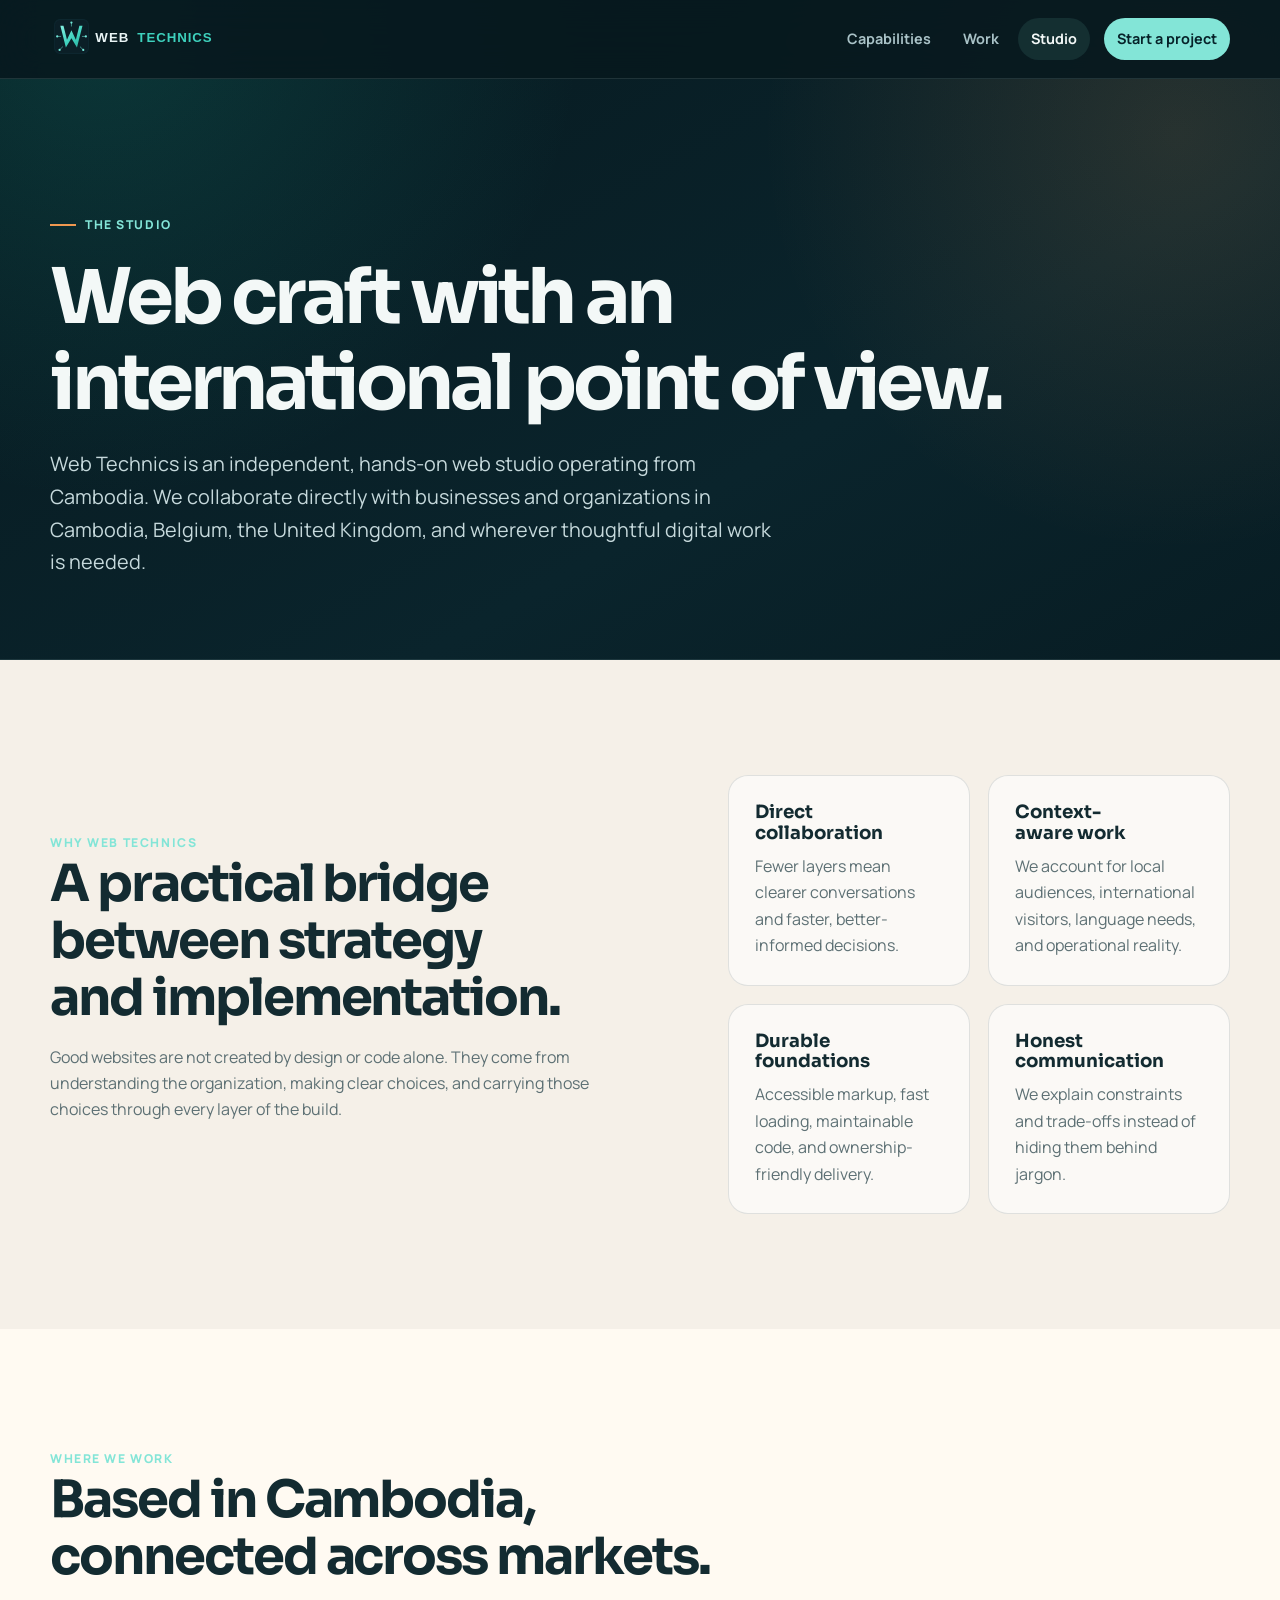
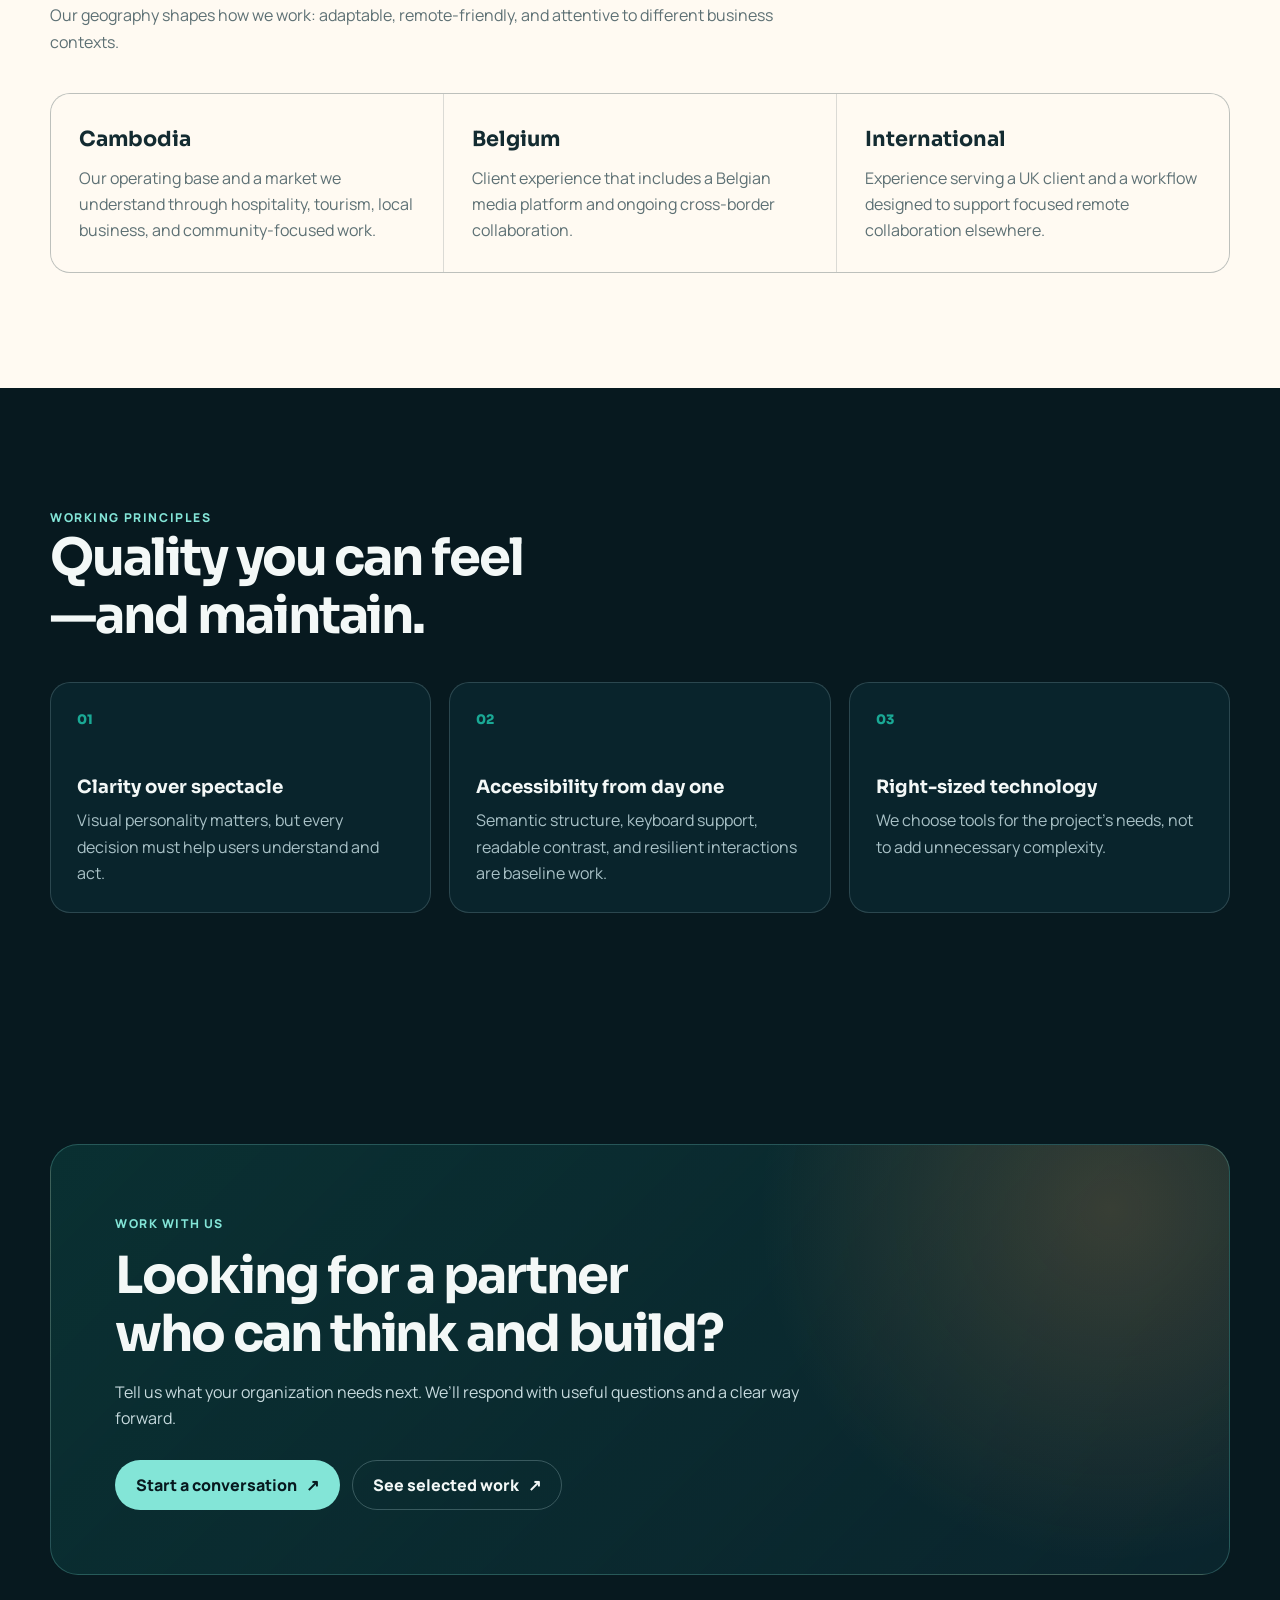
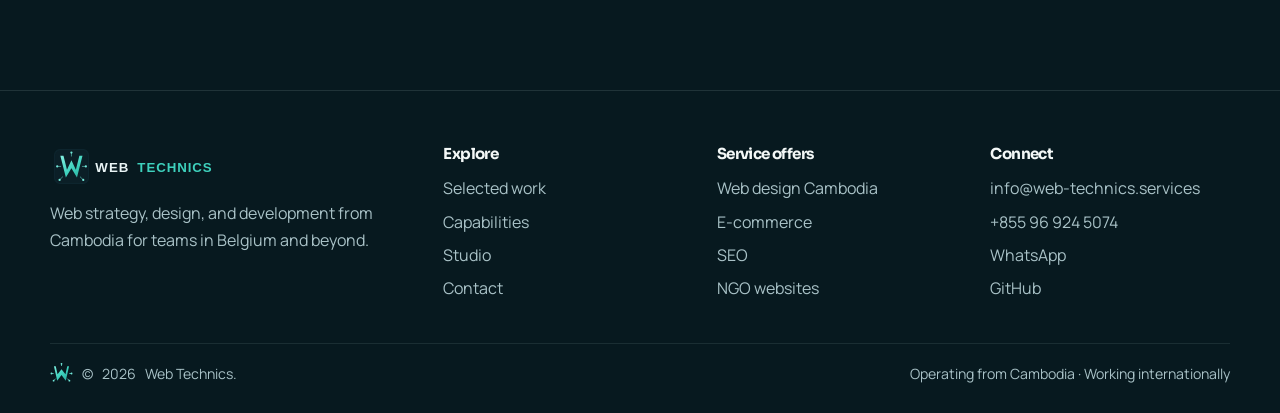
==== about.html @ 91a50d3c "Launch Web Technics company website Co-authored-by: Copilot App <223556219+Copilot@users.noreply.git" ====
<!DOCTYPE html>
<html lang="en">
<head>
  <meta charset="UTF-8"><meta name="viewport" content="width=device-width, initial-scale=1.0">
  <title>Studio | About Web Technics</title>
  <meta name="description" content="Meet Web Technics, an independent web studio operating from Cambodia and collaborating with clients in Cambodia, Belgium, the UK, and internationally.">
  <meta name="robots" content="index, follow"><link rel="canonical" href="https://web-technics.com/about.html">
  <meta property="og:type" content="website"><meta property="og:site_name" content="Web Technics"><meta property="og:title" content="Studio | About Web Technics"><meta property="og:description" content="A small, hands-on web studio combining strategy, design, and engineering."><meta property="og:url" content="https://web-technics.com/about.html"><meta property="og:image" content="https://web-technics.com/assets/branding/web-technics-social-card.svg">
  <link rel="preconnect" href="https://fonts.googleapis.com"><link rel="preconnect" href="https://fonts.gstatic.com" crossorigin><link href="https://fonts.googleapis.com/css2?family=Manrope:wght@400;500;600;700;800&family=Sora:wght@500;600;700;800&display=swap" rel="stylesheet">
  <link rel="stylesheet" href="styles.css"><link rel="icon" type="image/svg+xml" href="assets/branding/web-technics-icon-favicon.svg">
  <script type="application/ld+json">{"@context":"https://schema.org","@type":"AboutPage","name":"About Web Technics","url":"https://web-technics.com/about.html","description":"About Web Technics, an independent web studio operating from Cambodia and serving clients internationally."}</script>
</head>
<body>
  <a class="skip-link" href="#main">Skip to content</a>
  <header class="site-header"><div class="container header-inner"><a class="brand" href="index.html" aria-label="Web Technics home"><img class="brand-logo" src="assets/branding/web-technics-logo-horizontal.svg" alt="Web Technics"></a><button class="menu-toggle" type="button" aria-expanded="false" aria-controls="primary-nav">Menu</button><nav class="nav-links" id="primary-nav" aria-label="Primary"><a href="services.html">Capabilities</a><a href="portfolio.html">Work</a><a class="active" href="about.html">Studio</a><a class="nav-cta" href="contact.html">Start a project</a></nav></div></header>
  <main id="main">
    <section class="page-hero"><div class="container reveal"><span class="eyebrow">The studio</span><h1>Web craft with an international point of view.</h1><p>Web Technics is an independent, hands-on web studio operating from Cambodia. We collaborate directly with businesses and organizations in Cambodia, Belgium, the United Kingdom, and wherever thoughtful digital work is needed.</p></div></section>
    <section class="section section-light"><div class="container split"><div class="section-head reveal"><span class="kicker">Why Web Technics</span><h2>A practical bridge between strategy and implementation.</h2><p>Good websites are not created by design or code alone. They come from understanding the organization, making clear choices, and carrying those choices through every layer of the build.</p></div><div class="grid cols-2"><article class="card reveal"><h3>Direct collaboration</h3><p>Fewer layers mean clearer conversations and faster, better-informed decisions.</p></article><article class="card reveal"><h3>Context-aware work</h3><p>We account for local audiences, international visitors, language needs, and operational reality.</p></article><article class="card reveal"><h3>Durable foundations</h3><p>Accessible markup, fast loading, maintainable code, and ownership-friendly delivery.</p></article><article class="card reveal"><h3>Honest communication</h3><p>We explain constraints and trade-offs instead of hiding them behind jargon.</p></article></div></div></section>
    <section class="section section-warm"><div class="container"><div class="section-head reveal"><span class="kicker">Where we work</span><h2>Based in Cambodia, connected across markets.</h2><p>Our geography shapes how we work: adaptable, remote-friendly, and attentive to different business contexts.</p></div><div class="region-grid reveal"><article class="region"><strong>Cambodia</strong><p>Our operating base and a market we understand through hospitality, tourism, local business, and community-focused work.</p></article><article class="region"><strong>Belgium</strong><p>Client experience that includes a Belgian media platform and ongoing cross-border collaboration.</p></article><article class="region"><strong>International</strong><p>Experience serving a UK client and a workflow designed to support focused remote collaboration elsewhere.</p></article></div></div></section>
    <section class="section"><div class="container"><div class="section-head reveal"><span class="kicker">Working principles</span><h2>Quality you can feel—and maintain.</h2></div><div class="grid cols-3"><article class="card reveal"><span class="card-number">01</span><h3>Clarity over spectacle</h3><p>Visual personality matters, but every decision must help users understand and act.</p></article><article class="card reveal"><span class="card-number">02</span><h3>Accessibility from day one</h3><p>Semantic structure, keyboard support, readable contrast, and resilient interactions are baseline work.</p></article><article class="card reveal"><span class="card-number">03</span><h3>Right-sized technology</h3><p>We choose tools for the project’s needs, not to add unnecessary complexity.</p></article></div></div></section>
    <section class="section"><div class="container reveal"><div class="cta-band"><span class="kicker">Work with us</span><h2>Looking for a partner who can think and build?</h2><p>Tell us what your organization needs next. We’ll respond with useful questions and a clear way forward.</p><div class="actions"><a class="btn" href="contact.html">Start a conversation</a><a class="btn btn-secondary" href="portfolio.html">See selected work</a></div></div></div></section>
  </main>
  <footer class="site-footer"><div class="container footer-grid"><div class="footer-col footer-intro"><img class="brand-logo" src="assets/branding/web-technics-logo-horizontal.svg" alt="Web Technics"><p>Web strategy, design, and development from Cambodia for teams in Belgium and beyond.</p></div><div class="footer-col"><h2>Explore</h2><a href="portfolio.html">Selected work</a><a href="services.html">Capabilities</a><a href="about.html">Studio</a><a href="contact.html">Contact</a></div><div class="footer-col"><h2>Service offers</h2><a href="https://web-technics.services/web-design-cambodia.html">Web design Cambodia</a><a href="https://web-technics.services/ecommerce-development-cambodia.html">E-commerce</a><a href="https://web-technics.services/seo-services-cambodia.html">SEO</a><a href="https://web-technics.services/ngo-web-design-cambodia.html">NGO websites</a></div><div class="footer-col"><h2>Connect</h2><a href="contact.html" data-email-link rel="nofollow">Email Web Technics</a><a href="tel:+855969245074">+855 96 924 5074</a><a href="https://wa.me/855965345954" target="_blank" rel="noreferrer">WhatsApp</a><a href="https://github.com/web-technics" target="_blank" rel="noreferrer">GitHub</a></div></div><div class="container footer-bottom"><p class="footer-signature"><img class="footer-logo" src="assets/branding/web-technics-icon-favicon.svg" alt="">© <span data-year></span> Web Technics.</p><p>Operating from Cambodia · Working internationally</p></div></footer>
  <script src="app.js"></script>
</body>
</html>
---- styles.css ----
:root {
  --ink: #07191f;
  --ink-soft: #0c2932;
  --paper: #f5f0e8;
  --paper-2: #fffaf2;
  --teal: #1aa995;
  --teal-light: #83e5d7;
  --orange: #ef9850;
  --blue: #438cd6;
  --text: #f3f8f7;
  --muted: #a9c2c7;
  --dark-text: #132b31;
  --dark-muted: #5d7074;
  --line: rgba(181, 213, 214, 0.2);
  --radius: 20px;
  --container: min(1180px, calc(100vw - 40px));
  --shadow: 0 24px 70px rgba(2, 18, 23, 0.22);
}

* {
  box-sizing: border-box;
}

html {
  scroll-behavior: smooth;
}

body {
  margin: 0;
  color: var(--text);
  background: var(--ink);
  font-family: "Manrope", "Segoe UI", sans-serif;
  line-height: 1.65;
}

body::before {
  position: fixed;
  inset: 0;
  z-index: -1;
  content: "";
  pointer-events: none;
  background:
    radial-gradient(circle at 8% 2%, rgba(26, 169, 149, 0.2), transparent 30rem),
    radial-gradient(circle at 92% 15%, rgba(239, 152, 80, 0.13), transparent 26rem),
    linear-gradient(150deg, #07191f 0%, #0a242c 55%, #07191f 100%);
}

::selection {
  color: #062229;
  background: var(--teal-light);
}

a {
  color: inherit;
  text-decoration: none;
}

img {
  display: block;
  max-width: 100%;
}

button,
input,
select,
textarea {
  font: inherit;
}

:focus-visible {
  outline: 3px solid var(--orange);
  outline-offset: 4px;
}

.skip-link {
  position: fixed;
  top: 10px;
  left: 10px;
  z-index: 1000;
  padding: 10px 14px;
  color: var(--ink);
  background: var(--paper-2);
  border-radius: 10px;
  transform: translateY(-150%);
}

.skip-link:focus {
  transform: translateY(0);
}

.container {
  width: var(--container);
  margin-inline: auto;
}

.site-header {
  position: sticky;
  top: 0;
  z-index: 100;
  border-bottom: 1px solid rgba(181, 213, 214, 0.14);
  background: rgba(7, 25, 31, 0.9);
  backdrop-filter: blur(18px);
}

.header-inner {
  min-height: 78px;
  display: flex;
  align-items: center;
  justify-content: space-between;
  gap: 28px;
}

.brand {
  display: inline-flex;
  align-items: center;
}

.brand-logo {
  width: auto;
  height: 48px;
}

.nav-links {
  display: flex;
  align-items: center;
  gap: 6px;
}

.nav-links a {
  padding: 9px 13px;
  border-radius: 999px;
  color: var(--muted);
  font-weight: 700;
  font-size: 0.9rem;
}

.nav-links a:hover,
.nav-links a.active {
  color: var(--text);
  background: rgba(131, 229, 215, 0.1);
}

.nav-links .nav-cta {
  margin-left: 8px;
  color: #062229;
  background: var(--teal-light);
}

.nav-links .nav-cta:hover,
.nav-links .nav-cta.active {
  color: #062229;
  background: #a5eee3;
}

.menu-toggle {
  display: none;
  padding: 8px 13px;
  color: var(--text);
  background: transparent;
  border: 1px solid var(--line);
  border-radius: 999px;
  cursor: pointer;
}

.hero {
  padding: clamp(70px, 9vw, 126px) 0 72px;
}

.hero-grid,
.split {
  display: grid;
  grid-template-columns: 1.08fr 0.92fr;
  gap: clamp(36px, 7vw, 90px);
  align-items: center;
}

.eyebrow,
.kicker {
  color: var(--teal-light);
  font-size: 0.76rem;
  font-weight: 800;
  letter-spacing: 0.13em;
  text-transform: uppercase;
}

.eyebrow {
  display: inline-flex;
  align-items: center;
  gap: 9px;
}

.eyebrow::before {
  width: 26px;
  height: 2px;
  content: "";
  background: var(--orange);
}

h1,
h2,
h3 {
  margin: 0;
  font-family: "Sora", "Segoe UI", sans-serif;
  line-height: 1.12;
  text-wrap: balance;
}

h1 {
  max-width: 900px;
  margin-top: 19px;
  font-size: clamp(2.55rem, 6vw, 5.5rem);
  letter-spacing: -0.055em;
}

h2 {
  margin-bottom: 17px;
  font-size: clamp(1.9rem, 4vw, 3.5rem);
  letter-spacing: -0.04em;
}

h3 {
  font-size: 1.14rem;
}

p {
  margin: 0;
}

.lead,
.page-hero p {
  max-width: 730px;
  margin-top: 22px;
  color: #c6d9dc;
  font-size: clamp(1.05rem, 2vw, 1.24rem);
}

.accent {
  color: var(--teal-light);
}

.actions {
  display: flex;
  flex-wrap: wrap;
  gap: 12px;
  margin-top: 28px;
}

.btn {
  display: inline-flex;
  min-height: 48px;
  align-items: center;
  justify-content: center;
  gap: 9px;
  padding: 11px 20px;
  color: var(--ink);
  background: var(--teal-light);
  border: 1px solid transparent;
  border-radius: 999px;
  font-weight: 800;
  cursor: pointer;
  transition: transform 180ms ease, background 180ms ease;
}

.btn::after {
  content: "↗";
}

.btn:hover {
  background: #a6eee4;
  transform: translateY(-2px);
}

.btn-secondary {
  color: var(--text);
  background: transparent;
  border-color: rgba(181, 213, 214, 0.28);
}

.btn-secondary:hover {
  background: rgba(181, 213, 214, 0.1);
}

.hero-panel {
  position: relative;
  min-height: 470px;
  overflow: hidden;
  border: 1px solid var(--line);
  border-radius: 34px;
  background:
    linear-gradient(145deg, rgba(26, 169, 149, 0.18), transparent 60%),
    repeating-linear-gradient(90deg, transparent 0 58px, rgba(181, 213, 214, 0.055) 59px 60px),
    repeating-linear-gradient(0deg, transparent 0 58px, rgba(181, 213, 214, 0.055) 59px 60px),
    var(--ink-soft);
  box-shadow: var(--shadow);
}

.hero-panel::before {
  position: absolute;
  top: 13%;
  right: -13%;
  width: 78%;
  aspect-ratio: 1;
  content: "";
  border: 2px solid rgba(131, 229, 215, 0.42);
  border-radius: 50%;
  box-shadow: 0 0 0 38px rgba(131, 229, 215, 0.05), 0 0 0 78px rgba(239, 152, 80, 0.04);
}

.hero-panel-copy {
  position: absolute;
  right: 28px;
  bottom: 28px;
  left: 28px;
  padding: 22px;
  border: 1px solid rgba(181, 213, 214, 0.2);
  border-radius: 18px;
  background: rgba(7, 25, 31, 0.86);
  backdrop-filter: blur(12px);
}

.hero-panel-copy strong {
  display: block;
  margin-bottom: 6px;
  font-family: "Sora", sans-serif;
  font-size: 1.15rem;
}

.hero-panel-copy p {
  color: var(--muted);
}

.trust-strip {
  padding: 20px 0;
  border-block: 1px solid rgba(181, 213, 214, 0.12);
  background: rgba(4, 18, 23, 0.45);
}

.trust-list {
  display: flex;
  justify-content: space-between;
  gap: 22px;
  margin: 0;
  padding: 0;
  list-style: none;
  color: #c9dcde;
  font-weight: 700;
}

.trust-list li::before {
  margin-right: 9px;
  color: var(--orange);
  content: "◆";
  font-size: 0.65rem;
}

.section {
  padding: clamp(68px, 9vw, 118px) 0;
}

.section-light {
  color: var(--dark-text);
  background: var(--paper);
}

.section-warm {
  color: var(--dark-text);
  background: var(--paper-2);
}

.section-head {
  max-width: 760px;
  margin-bottom: 38px;
}

.section-head p,
.section-light .card p,
.section-warm .card p {
  color: var(--dark-muted);
}

.grid {
  display: grid;
  gap: 18px;
}

.cols-2 {
  grid-template-columns: repeat(2, minmax(0, 1fr));
}

.cols-3 {
  grid-template-columns: repeat(3, minmax(0, 1fr));
}

.cols-4 {
  grid-template-columns: repeat(4, minmax(0, 1fr));
}

.card {
  padding: 26px;
  border: 1px solid var(--line);
  border-radius: var(--radius);
  background: rgba(12, 41, 50, 0.72);
}

.section-light .card,
.section-warm .card {
  border-color: rgba(19, 43, 49, 0.12);
  background: rgba(255, 255, 255, 0.62);
}

.card-number {
  display: block;
  margin-bottom: 46px;
  color: var(--teal);
  font-family: "Sora", sans-serif;
  font-size: 0.82rem;
  font-weight: 800;
}

.card h3 {
  margin-bottom: 10px;
}

.card p {
  color: var(--muted);
}

.card-link {
  display: inline-block;
  margin-top: 20px;
  color: var(--teal-light);
  font-weight: 800;
}

.section-light .card-link,
.section-warm .card-link {
  color: #087e70;
}

.card-link::after {
  margin-left: 7px;
  content: "→";
}

.featured-offer {
  position: relative;
  border-color: rgba(26, 169, 149, 0.48) !important;
  box-shadow: inset 0 3px 0 var(--teal);
}

.project-grid {
  display: grid;
  grid-template-columns: repeat(2, minmax(0, 1fr));
  gap: 22px;
}

.project-card {
  overflow: hidden;
  color: var(--text);
  background: var(--ink-soft);
  border: 1px solid var(--line);
  border-radius: 24px;
}

.project-visual {
  min-height: 250px;
  display: grid;
  place-items: end start;
  padding: 24px;
  overflow: hidden;
  background:
    radial-gradient(circle at 78% 18%, rgba(239, 152, 80, 0.58), transparent 23%),
    linear-gradient(135deg, rgba(26, 169, 149, 0.7), rgba(7, 25, 31, 0.35)),
    repeating-linear-gradient(115deg, transparent 0 26px, rgba(255, 255, 255, 0.05) 27px 28px);
}

.project-card:nth-child(3n + 2) .project-visual {
  background:
    radial-gradient(circle at 20% 20%, rgba(67, 140, 214, 0.66), transparent 27%),
    linear-gradient(145deg, rgba(239, 152, 80, 0.52), rgba(7, 25, 31, 0.35)),
    repeating-linear-gradient(45deg, transparent 0 28px, rgba(255, 255, 255, 0.055) 29px 30px);
}

.project-card:nth-child(3n) .project-visual {
  background:
    radial-gradient(circle at 72% 70%, rgba(131, 229, 215, 0.42), transparent 27%),
    linear-gradient(145deg, rgba(67, 140, 214, 0.55), rgba(7, 25, 31, 0.45)),
    repeating-linear-gradient(90deg, transparent 0 38px, rgba(255, 255, 255, 0.05) 39px 40px);
}

.project-monogram {
  font-family: "Sora", sans-serif;
  font-size: clamp(2.4rem, 6vw, 4.5rem);
  font-weight: 800;
  letter-spacing: -0.06em;
}

.project-body {
  padding: 26px;
}

.project-meta {
  margin-bottom: 10px;
  color: var(--teal-light);
  font-size: 0.74rem;
  font-weight: 800;
  letter-spacing: 0.1em;
  text-transform: uppercase;
}

.project-body h2,
.project-body h3 {
  margin-bottom: 12px;
}

.project-body p {
  color: var(--muted);
}

.tags,
.chip-row {
  display: flex;
  flex-wrap: wrap;
  gap: 8px;
}

.tag,
.filter-chip {
  padding: 7px 11px;
  color: #cae1e4;
  background: transparent;
  border: 1px solid rgba(181, 213, 214, 0.22);
  border-radius: 999px;
  font-size: 0.78rem;
  font-weight: 700;
}

.tags {
  margin-top: 18px;
}

.filter-chip {
  cursor: pointer;
}

.filter-chip:hover,
.filter-chip.active {
  color: #062229;
  background: var(--teal-light);
  border-color: var(--teal-light);
}

.portfolio-controls {
  display: grid;
  grid-template-columns: 1fr minmax(240px, 330px);
  gap: 18px;
  align-items: end;
  margin-bottom: 28px;
  padding: 20px;
  background: rgba(7, 25, 31, 0.94);
  border: 1px solid var(--line);
  border-radius: var(--radius);
}

.search-wrap label {
  display: block;
  margin-bottom: 7px;
}

.portfolio-empty,
.is-hidden {
  display: none;
}

.portfolio-empty.show {
  display: block;
  padding: 26px;
  border: 1px dashed var(--line);
  border-radius: var(--radius);
  color: var(--muted);
}

.filter-groups {
  display: grid;
  gap: 14px;
}

.filter-group {
  display: grid;
  grid-template-columns: 88px 1fr;
  gap: 12px;
  align-items: center;
}

.filter-label {
  color: var(--muted);
  font-size: 0.75rem;
  font-weight: 800;
  letter-spacing: 0.09em;
  text-transform: uppercase;
}

.portfolio-summary {
  display: flex;
  align-items: center;
  justify-content: space-between;
  gap: 16px;
  margin: 0 0 20px;
  color: var(--muted);
}

.reset-button {
  padding: 5px 0;
  color: var(--teal-light);
  background: transparent;
  border: 0;
  font-weight: 800;
  cursor: pointer;
}

.project-grid.dense {
  grid-template-columns: repeat(3, minmax(0, 1fr));
}

.project-card.compact {
  display: flex;
  min-height: 100%;
  flex-direction: column;
}

.project-card.compact .project-body {
  display: flex;
  height: 100%;
  flex-direction: column;
}

.project-card.compact .actions {
  margin-top: auto;
  padding-top: 22px;
}

.project-card.compact .project-meta {
  margin-bottom: 12px;
}

.page-hero {
  padding: clamp(72px, 10vw, 130px) 0 80px;
  border-bottom: 1px solid rgba(181, 213, 214, 0.12);
}

.page-hero h1 {
  max-width: 1000px;
}

.list-clean,
.contact-list {
  display: grid;
  gap: 10px;
  margin: 18px 0 0;
  padding: 0;
  list-style: none;
}

.list-clean li {
  position: relative;
  padding-left: 20px;
  color: inherit;
}

.list-clean li::before {
  position: absolute;
  left: 0;
  color: var(--teal);
  content: "•";
}

.contact-wrap {
  display: grid;
  grid-template-columns: 0.8fr 1.2fr;
  gap: 22px;
}

.contact-list a,
.text-link {
  color: var(--teal-light);
  text-decoration: underline;
  text-decoration-thickness: 1px;
  text-underline-offset: 4px;
}

form {
  display: grid;
  gap: 15px;
}

.field-grid {
  display: grid;
  grid-template-columns: repeat(2, minmax(0, 1fr));
  gap: 14px;
}

label {
  display: grid;
  gap: 7px;
  font-weight: 700;
}

input,
select,
textarea {
  width: 100%;
  padding: 12px 14px;
  color: var(--text);
  background: rgba(4, 18, 23, 0.55);
  border: 1px solid rgba(181, 213, 214, 0.26);
  border-radius: 11px;
}

textarea {
  min-height: 160px;
  resize: vertical;
}

.form-note {
  color: var(--muted);
  font-size: 0.88rem;
}

.cta-band {
  padding: clamp(30px, 6vw, 64px);
  overflow: hidden;
  border: 1px solid rgba(131, 229, 215, 0.24);
  border-radius: 28px;
  background:
    radial-gradient(circle at 90% 15%, rgba(239, 152, 80, 0.2), transparent 22rem),
    linear-gradient(135deg, rgba(26, 169, 149, 0.16), rgba(12, 41, 50, 0.76));
}

.cta-band p {
  max-width: 720px;
  color: #c7dade;
}

.cta-band h2 {
  max-width: 840px;
  margin-top: 12px;
}

.region-grid {
  display: grid;
  grid-template-columns: repeat(3, minmax(0, 1fr));
  gap: 1px;
  overflow: hidden;
  background: rgba(19, 43, 49, 0.15);
  border: 1px solid rgba(19, 43, 49, 0.15);
  border-radius: var(--radius);
}

.region {
  padding: 28px;
  background: var(--paper-2);
}

.region strong {
  display: block;
  margin-bottom: 8px;
  font-family: "Sora", sans-serif;
  font-size: 1.3rem;
}

.region p {
  color: var(--dark-muted);
}

.site-footer {
  border-top: 1px solid rgba(181, 213, 214, 0.14);
}

.footer-grid {
  display: grid;
  grid-template-columns: 1.5fr repeat(3, 1fr);
  gap: 34px;
  padding: 54px 0 34px;
}

.footer-intro p {
  max-width: 360px;
  margin-top: 15px;
  color: var(--muted);
}

.footer-col h2,
.footer-col h3 {
  margin-bottom: 13px;
  font-size: 0.95rem;
}

.footer-col a,
.footer-col p {
  display: block;
  margin: 7px 0;
  color: var(--muted);
}

.footer-col a:hover {
  color: var(--text);
}

.footer-bottom {
  display: flex;
  align-items: center;
  justify-content: space-between;
  gap: 18px;
  padding: 18px 0 28px;
  color: var(--muted);
  border-top: 1px solid rgba(181, 213, 214, 0.11);
  font-size: 0.88rem;
}

.footer-signature {
  display: inline-flex;
  align-items: center;
  gap: 9px;
}

.footer-logo {
  width: 23px;
  height: 23px;
}

.reveal {
  opacity: 0;
  transform: translateY(18px);
  transition: opacity 650ms ease, transform 650ms ease;
}

.reveal.show {
  opacity: 1;
  transform: none;
}

.to-top {
  position: fixed;
  right: 18px;
  bottom: 18px;
  z-index: 90;
  width: 44px;
  height: 44px;
  color: var(--text);
  background: rgba(7, 25, 31, 0.94);
  border: 1px solid var(--line);
  border-radius: 50%;
  opacity: 0;
  pointer-events: none;
  cursor: pointer;
}

.to-top.show {
  opacity: 1;
  pointer-events: auto;
}

#scroll-progress {
  position: fixed;
  top: 0;
  left: 0;
  z-index: 999;
  width: 0;
  height: 3px;
  background: linear-gradient(90deg, var(--teal-light), var(--orange));
}

@media (max-width: 900px) {
  .hero-grid,
  .split,
  .contact-wrap,
  .portfolio-controls {
    grid-template-columns: 1fr;
  }

  .cols-4,
  .cols-3,
  .project-grid.dense {
    grid-template-columns: repeat(2, minmax(0, 1fr));
  }

  .trust-list {
    flex-wrap: wrap;
    justify-content: flex-start;
  }

  .footer-grid {
    grid-template-columns: repeat(2, minmax(0, 1fr));
  }
}

@media (max-width: 720px) {
  :root {
    --container: min(100% - 28px, 1180px);
  }

  .menu-toggle {
    display: inline-flex;
  }

  .nav-links {
    position: absolute;
    top: 68px;
    right: 14px;
    left: 14px;
    display: none;
    align-items: stretch;
    padding: 12px;
    background: #0a252d;
    border: 1px solid var(--line);
    border-radius: 16px;
    box-shadow: var(--shadow);
  }

  .nav-links.open {
    display: flex;
    flex-direction: column;
  }

  .nav-links .nav-cta {
    margin-left: 0;
  }

  .brand-logo {
    height: 42px;
  }

  .hero-panel {
    min-height: 360px;
  }

  .cols-2,
  .cols-3,
  .cols-4,
  .project-grid,
  .field-grid,
  .region-grid,
  .project-grid.dense,
  .footer-grid {
    grid-template-columns: 1fr;
  }

  .filter-group {
    grid-template-columns: 1fr;
    gap: 7px;
  }

  .footer-bottom {
    align-items: flex-start;
    flex-direction: column;
  }
}

@media (prefers-reduced-motion: reduce) {
  html {
    scroll-behavior: auto;
  }

  *,
  *::before,
  *::after {
    scroll-behavior: auto !important;
    transition-duration: 0.01ms !important;
    animation-duration: 0.01ms !important;
    animation-iteration-count: 1 !important;
  }

  .reveal {
    opacity: 1;
    transform: none;
  }
}
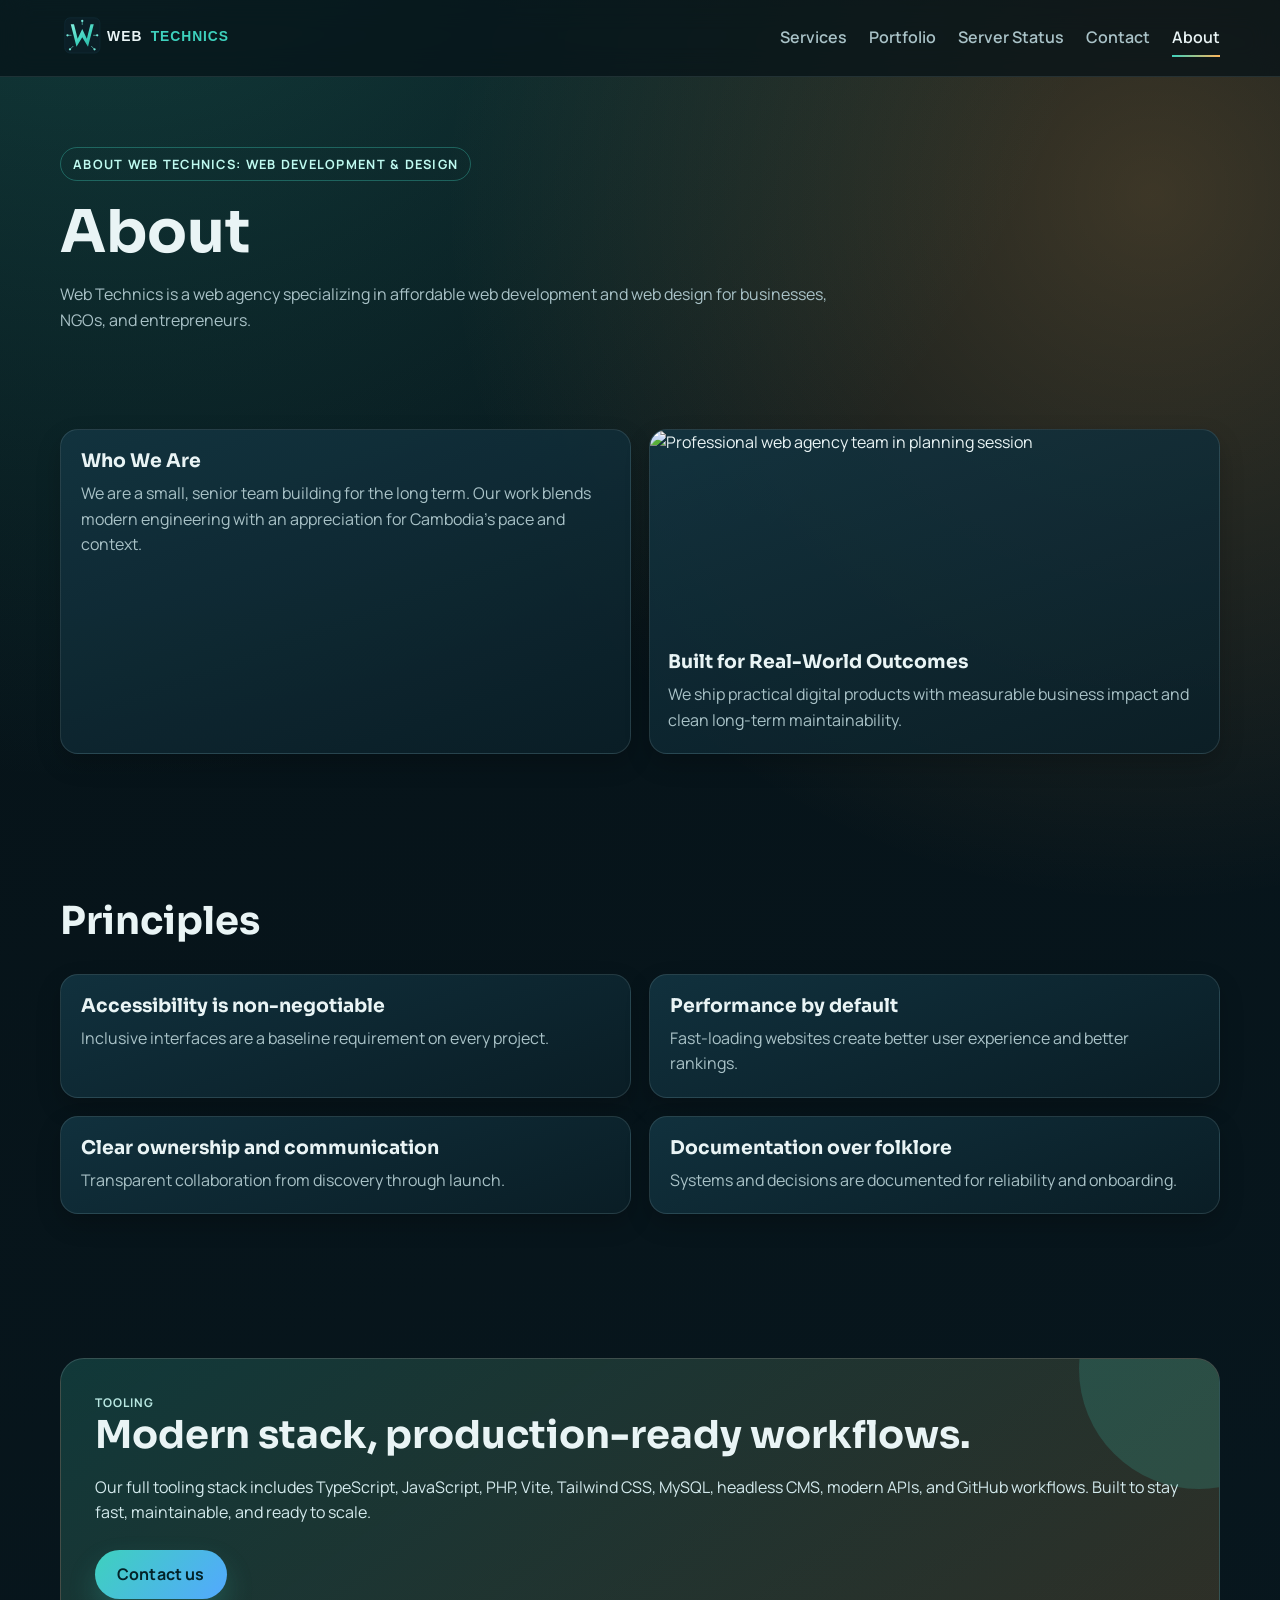
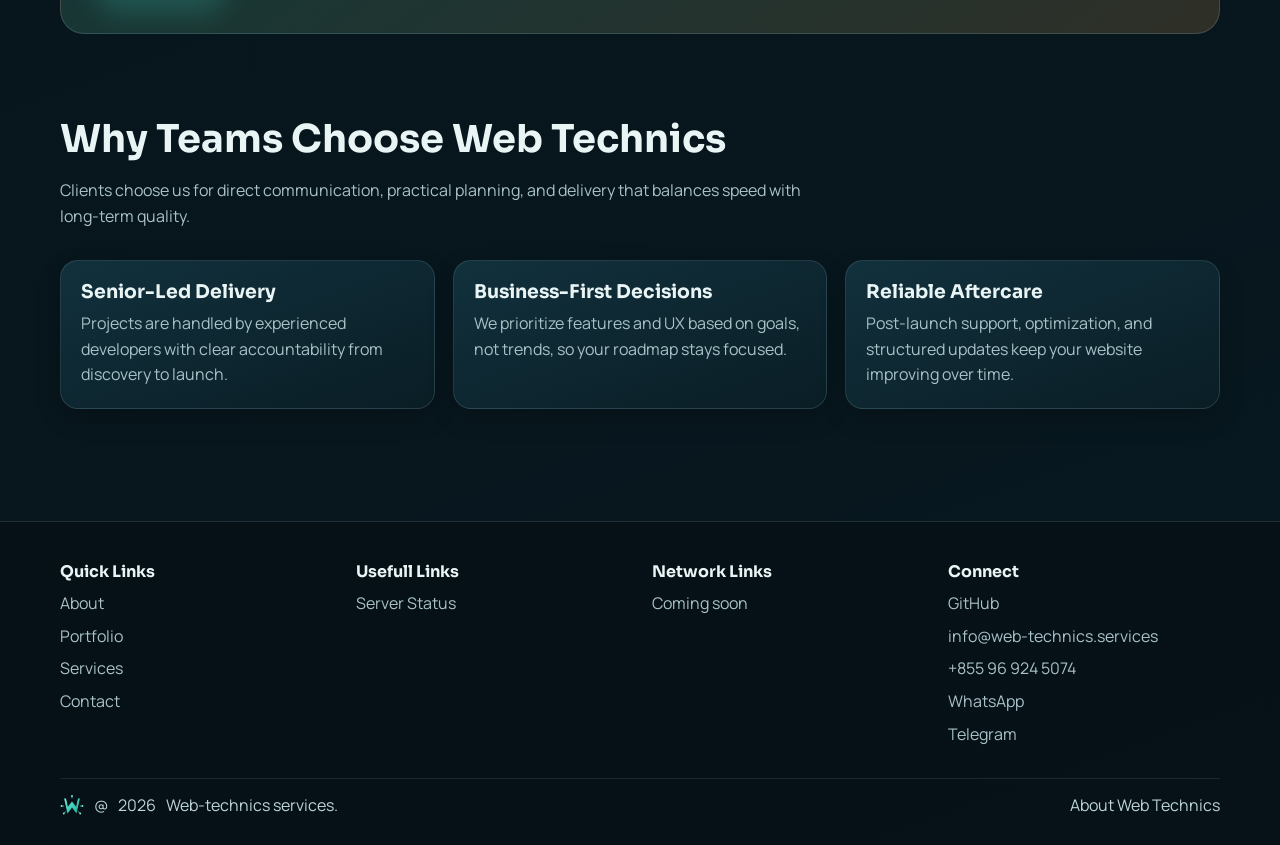
==== commit c025a478: "Refresh site design and expand portfolio Co-authored-by: Copilot <223556219+Copilot@users.noreply.gi" ====
--- a/about.html
+++ b/about.html
@@ -1,26 +1,158 @@
-<!DOCTYPE html>
+<!doctype html>
 <html lang="en">
 <head>
-  <meta charset="UTF-8"><meta name="viewport" content="width=device-width, initial-scale=1.0">
-  <title>Studio | About Web Technics</title>
-  <meta name="description" content="Meet Web Technics, an independent web studio operating from Cambodia and collaborating with clients in Cambodia, Belgium, the UK, and internationally.">
-  <meta name="robots" content="index, follow"><link rel="canonical" href="https://web-technics.com/about.html">
-  <meta property="og:type" content="website"><meta property="og:site_name" content="Web Technics"><meta property="og:title" content="Studio | About Web Technics"><meta property="og:description" content="A small, hands-on web studio combining strategy, design, and engineering."><meta property="og:url" content="https://web-technics.com/about.html"><meta property="og:image" content="https://web-technics.com/assets/branding/web-technics-social-card.svg">
-  <link rel="preconnect" href="https://fonts.googleapis.com"><link rel="preconnect" href="https://fonts.gstatic.com" crossorigin><link href="https://fonts.googleapis.com/css2?family=Manrope:wght@400;500;600;700;800&family=Sora:wght@500;600;700;800&display=swap" rel="stylesheet">
-  <link rel="stylesheet" href="styles.css"><link rel="icon" type="image/svg+xml" href="assets/branding/web-technics-icon-favicon.svg">
-  <script type="application/ld+json">{"@context":"https://schema.org","@type":"AboutPage","name":"About Web Technics","url":"https://web-technics.com/about.html","description":"About Web Technics, an independent web studio operating from Cambodia and serving clients internationally."}</script>
+  <meta charset="UTF-8">
+  <meta name="viewport" content="width=device-width, initial-scale=1.0">
+  <title>About Web Technics | Web Agency in Cambodia</title>
+  <meta name="description" content="Learn about Web Technics, our principles, tooling, and approach to high-performance web design and development in Cambodia.">
+  <meta name="keywords" content="about web technics, web agency cambodia, website developers cambodia, web design team">
+  <meta name="robots" content="index, follow">
+  <link rel="canonical" href="https://web-technics.services/about.html">
+  <meta property="og:type" content="website">
+  <meta property="og:site_name" content="Web Technics">
+  <meta property="og:title" content="About Web Technics | Web Agency in Cambodia">
+  <meta property="og:description" content="A senior web team focused on modern, maintainable, SEO-ready digital products.">
+  <meta property="og:url" content="https://web-technics.services/about.html">
+  <meta property="og:image" content="https://web-technics.services/assets/branding/web-technics-social-card.svg">
+  <meta property="og:image:alt" content="Web Technics about page social preview card">
+  <meta name="twitter:card" content="summary_large_image">
+  <meta name="twitter:title" content="About Web Technics | Web Agency in Cambodia">
+  <meta name="twitter:description" content="See our principles, stack, and approach to high-performance web delivery.">
+  <meta name="twitter:image" content="https://web-technics.services/assets/branding/web-technics-social-card.svg">
+  <meta name="twitter:image:alt" content="Web Technics about page social preview card">
+  <link rel="preconnect" href="https://fonts.googleapis.com">
+  <link rel="preconnect" href="https://fonts.gstatic.com" crossorigin>
+  <link href="https://fonts.googleapis.com/css2?family=Manrope:wght@400;500;600;700;800&family=Sora:wght@500;600;700;800&display=swap" rel="stylesheet">
+  <link rel="stylesheet" href="styles.css">
+  <link rel="icon" type="image/svg+xml" href="assets/branding/web-technics-icon-favicon.svg">
+  <script type="application/ld+json">
+    {
+      "@context": "https://schema.org",
+      "@type": "AboutPage",
+      "name": "About Web Technics",
+      "url": "https://web-technics.services/about.html",
+      "description": "About the Web Technics team, principles, and development practices."
+    }
+  </script>
 </head>
 <body>
-  <a class="skip-link" href="#main">Skip to content</a>
-  <header class="site-header"><div class="container header-inner"><a class="brand" href="index.html" aria-label="Web Technics home"><img class="brand-logo" src="assets/branding/web-technics-logo-horizontal.svg" alt="Web Technics"></a><button class="menu-toggle" type="button" aria-expanded="false" aria-controls="primary-nav">Menu</button><nav class="nav-links" id="primary-nav" aria-label="Primary"><a href="services.html">Capabilities</a><a href="portfolio.html">Work</a><a class="active" href="about.html">Studio</a><a class="nav-cta" href="contact.html">Start a project</a></nav></div></header>
-  <main id="main">
-    <section class="page-hero"><div class="container reveal"><span class="eyebrow">The studio</span><h1>Web craft with an international point of view.</h1><p>Web Technics is an independent, hands-on web studio operating from Cambodia. We collaborate directly with businesses and organizations in Cambodia, Belgium, the United Kingdom, and wherever thoughtful digital work is needed.</p></div></section>
-    <section class="section section-light"><div class="container split"><div class="section-head reveal"><span class="kicker">Why Web Technics</span><h2>A practical bridge between strategy and implementation.</h2><p>Good websites are not created by design or code alone. They come from understanding the organization, making clear choices, and carrying those choices through every layer of the build.</p></div><div class="grid cols-2"><article class="card reveal"><h3>Direct collaboration</h3><p>Fewer layers mean clearer conversations and faster, better-informed decisions.</p></article><article class="card reveal"><h3>Context-aware work</h3><p>We account for local audiences, international visitors, language needs, and operational reality.</p></article><article class="card reveal"><h3>Durable foundations</h3><p>Accessible markup, fast loading, maintainable code, and ownership-friendly delivery.</p></article><article class="card reveal"><h3>Honest communication</h3><p>We explain constraints and trade-offs instead of hiding them behind jargon.</p></article></div></div></section>
-    <section class="section section-warm"><div class="container"><div class="section-head reveal"><span class="kicker">Where we work</span><h2>Based in Cambodia, connected across markets.</h2><p>Our geography shapes how we work: adaptable, remote-friendly, and attentive to different business contexts.</p></div><div class="region-grid reveal"><article class="region"><strong>Cambodia</strong><p>Our operating base and a market we understand through hospitality, tourism, local business, and community-focused work.</p></article><article class="region"><strong>Belgium</strong><p>Client experience that includes a Belgian media platform and ongoing cross-border collaboration.</p></article><article class="region"><strong>International</strong><p>Experience serving a UK client and a workflow designed to support focused remote collaboration elsewhere.</p></article></div></div></section>
-    <section class="section"><div class="container"><div class="section-head reveal"><span class="kicker">Working principles</span><h2>Quality you can feel—and maintain.</h2></div><div class="grid cols-3"><article class="card reveal"><span class="card-number">01</span><h3>Clarity over spectacle</h3><p>Visual personality matters, but every decision must help users understand and act.</p></article><article class="card reveal"><span class="card-number">02</span><h3>Accessibility from day one</h3><p>Semantic structure, keyboard support, readable contrast, and resilient interactions are baseline work.</p></article><article class="card reveal"><span class="card-number">03</span><h3>Right-sized technology</h3><p>We choose tools for the project’s needs, not to add unnecessary complexity.</p></article></div></div></section>
-    <section class="section"><div class="container reveal"><div class="cta-band"><span class="kicker">Work with us</span><h2>Looking for a partner who can think and build?</h2><p>Tell us what your organization needs next. We’ll respond with useful questions and a clear way forward.</p><div class="actions"><a class="btn" href="contact.html">Start a conversation</a><a class="btn btn-secondary" href="portfolio.html">See selected work</a></div></div></div></section>
+  <header class="site-header">
+    <div class="container header-inner">
+      <a class="brand" href="index.html" aria-label="Web Technics home">
+        <img class="brand-logo" src="assets/branding/web-technics-logo-horizontal.svg" alt="Web Technics logo">
+      </a>
+      <button class="menu-toggle" aria-expanded="false" aria-label="Open menu">Menu</button>
+      <nav class="nav-links" aria-label="Primary">
+        <a href="services.html">Services</a>
+        <a href="portfolio.html">Portfolio</a>
+        <a href="server-status.html">Server Status</a>
+        <a href="contact.html">Contact</a>
+        <a class="active" href="about.html">About</a>
+      </nav>
+    </div>
+  </header>
+
+  <main>
+    <section class="page-hero">
+      <div class="container reveal">
+        <span class="eyebrow">About Web Technics: Web Development & Design</span>
+        <h1 style="margin-top:16px;">About</h1>
+        <p>Web Technics is a web agency specializing in affordable web development and web design for businesses, NGOs, and entrepreneurs.</p>
+      </div>
+    </section>
+
+    <section class="section">
+      <div class="container">
+        <div class="grid cols-2">
+          <article class="card reveal">
+            <h3>Who We Are</h3>
+            <p>We are a small, senior team building for the long term. Our work blends modern engineering with an appreciation for Cambodia's pace and context.</p>
+          </article>
+          <article class="card media-card reveal">
+            <img src="https://images.unsplash.com/photo-1552664730-d307ca884978?w=1200&h=400&fit=crop&q=80" alt="Professional web agency team in planning session">
+            <div class="media-body">
+              <h3>Built for Real-World Outcomes</h3>
+              <p>We ship practical digital products with measurable business impact and clean long-term maintainability.</p>
+            </div>
+          </article>
+        </div>
+      </div>
+    </section>
+
+    <section class="section">
+      <div class="container reveal">
+        <div class="section-head">
+          <h2>Principles</h2>
+        </div>
+        <div class="grid cols-2">
+          <article class="card"><h3>Accessibility is non-negotiable</h3><p>Inclusive interfaces are a baseline requirement on every project.</p></article>
+          <article class="card"><h3>Performance by default</h3><p>Fast-loading websites create better user experience and better rankings.</p></article>
+          <article class="card"><h3>Clear ownership and communication</h3><p>Transparent collaboration from discovery through launch.</p></article>
+          <article class="card"><h3>Documentation over folklore</h3><p>Systems and decisions are documented for reliability and onboarding.</p></article>
+        </div>
+      </div>
+    </section>
+
+    <section class="section">
+      <div class="container reveal">
+        <div class="cta-band">
+          <p class="kicker">Tooling</p>
+          <h2>Modern stack, production-ready workflows.</h2>
+          <p style="margin-top: 12px; color: #d4eaed;">Our full tooling stack includes TypeScript, JavaScript, PHP, Vite, Tailwind CSS, MySQL, headless CMS, modern APIs, and GitHub workflows. Built to stay fast, maintainable, and ready to scale.</p>
+          <div class="actions">
+            <a class="btn btn-primary" href="contact.html">Contact us</a>
+          </div>
+        </div>
+      </div>
+    </section>
+
+    <section class="section" style="padding-top: 10px;">
+      <div class="container reveal">
+        <div class="section-head">
+          <h2>Why Teams Choose Web Technics</h2>
+          <p>Clients choose us for direct communication, practical planning, and delivery that balances speed with long-term quality.</p>
+        </div>
+        <div class="grid cols-3">
+          <article class="card"><h3>Senior-Led Delivery</h3><p>Projects are handled by experienced developers with clear accountability from discovery to launch.</p></article>
+          <article class="card"><h3>Business-First Decisions</h3><p>We prioritize features and UX based on goals, not trends, so your roadmap stays focused.</p></article>
+          <article class="card"><h3>Reliable Aftercare</h3><p>Post-launch support, optimization, and structured updates keep your website improving over time.</p></article>
+        </div>
+      </div>
+    </section>
   </main>
-  <footer class="site-footer"><div class="container footer-grid"><div class="footer-col footer-intro"><img class="brand-logo" src="assets/branding/web-technics-logo-horizontal.svg" alt="Web Technics"><p>Web strategy, design, and development from Cambodia for teams in Belgium and beyond.</p></div><div class="footer-col"><h2>Explore</h2><a href="portfolio.html">Selected work</a><a href="services.html">Capabilities</a><a href="about.html">Studio</a><a href="contact.html">Contact</a></div><div class="footer-col"><h2>Service offers</h2><a href="https://web-technics.services/web-design-cambodia.html">Web design Cambodia</a><a href="https://web-technics.services/ecommerce-development-cambodia.html">E-commerce</a><a href="https://web-technics.services/seo-services-cambodia.html">SEO</a><a href="https://web-technics.services/ngo-web-design-cambodia.html">NGO websites</a></div><div class="footer-col"><h2>Connect</h2><a href="contact.html" data-email-link rel="nofollow">Email Web Technics</a><a href="tel:+855969245074">+855 96 924 5074</a><a href="https://wa.me/855965345954" target="_blank" rel="noreferrer">WhatsApp</a><a href="https://github.com/web-technics" target="_blank" rel="noreferrer">GitHub</a></div></div><div class="container footer-bottom"><p class="footer-signature"><img class="footer-logo" src="assets/branding/web-technics-icon-favicon.svg" alt="">© <span data-year></span> Web Technics.</p><p>Operating from Cambodia · Working internationally</p></div></footer>
+
+  <footer class="site-footer">
+    <div class="container footer-grid">
+      <div class="footer-col">
+        <h3>Quick Links</h3>
+        <a href="about.html">About</a>
+        <a href="portfolio.html">Portfolio</a>
+        <a href="services.html">Services</a>
+        <a href="contact.html">Contact</a>
+      </div>
+      <div class="footer-col">
+        <h3>Usefull Links</h3>
+        <a href="server-status.html">Server Status</a>
+      </div>
+      <div class="footer-col">
+        <h3>Network Links</h3>
+        <a href="#">Coming soon</a>
+      </div>
+      <div class="footer-col">
+        <h3>Connect</h3>
+        <a href="https://github.com/web-technics" target="_blank" rel="noreferrer">GitHub</a>
+        <a href="mailto:info@web-technics.services">info@web-technics.services</a>
+        <a href="tel:+855969245074">+855 96 924 5074</a>
+        <a href="https://wa.me/855965345954" target="_blank" rel="noreferrer">WhatsApp</a>
+        <a href="https://t.me/web_technics_services" target="_blank" rel="noreferrer">Telegram</a>
+      </div>
+    </div>
+    <div class="container footer-bottom">
+      <p class="footer-signature"><img class="footer-logo" src="assets/branding/web-technics-icon-favicon.svg" alt="Web Technics icon">@<span data-year></span> Web-technics services.</p>
+      <p>About Web Technics</p>
+    </div>
+  </footer>
+
   <script src="app.js"></script>
 </body>
 </html>
--- a/styles.css
+++ b/styles.css
@@ -1,20 +1,17 @@
 :root {
-  --ink: #07191f;
-  --ink-soft: #0c2932;
-  --paper: #f5f0e8;
-  --paper-2: #fffaf2;
-  --teal: #1aa995;
-  --teal-light: #83e5d7;
-  --orange: #ef9850;
-  --blue: #438cd6;
-  --text: #f3f8f7;
+  --bg: #061217;
+  --bg-soft: #0b1f27;
+  --card: #0f2731;
+  --card-2: #133542;
+  --text: #e9f4f5;
   --muted: #a9c2c7;
-  --dark-text: #132b31;
-  --dark-muted: #5d7074;
-  --line: rgba(181, 213, 214, 0.2);
-  --radius: 20px;
-  --container: min(1180px, calc(100vw - 40px));
-  --shadow: 0 24px 70px rgba(2, 18, 23, 0.22);
+  --line: #1e4657;
+  --brand: #3ed1bd;
+  --brand-2: #ffb55a;
+  --danger: #f06f62;
+  --radius: 18px;
+  --shadow-lg: 0 30px 60px rgba(0, 0, 0, 0.35);
+  --container: min(1160px, 92vw);
 }
 
 * {
@@ -27,27 +24,24 @@
 
 body {
   margin: 0;
+  font-family: "Manrope", "Segoe UI", sans-serif;
   color: var(--text);
-  background: var(--ink);
-  font-family: "Manrope", "Segoe UI", sans-serif;
-  line-height: 1.65;
-}
-
-body::before {
+  background:
+    radial-gradient(circle at 8% -10%, rgba(62, 209, 189, 0.25), transparent 35%),
+    radial-gradient(circle at 90% 8%, rgba(255, 181, 90, 0.22), transparent 28%),
+    linear-gradient(160deg, var(--bg) 0%, #081820 100%);
+  line-height: 1.6;
+}
+
+#scroll-progress {
   position: fixed;
-  inset: 0;
-  z-index: -1;
-  content: "";
-  pointer-events: none;
-  background:
-    radial-gradient(circle at 8% 2%, rgba(26, 169, 149, 0.2), transparent 30rem),
-    radial-gradient(circle at 92% 15%, rgba(239, 152, 80, 0.13), transparent 26rem),
-    linear-gradient(150deg, #07191f 0%, #0a242c 55%, #07191f 100%);
-}
-
-::selection {
-  color: #062229;
-  background: var(--teal-light);
+  top: 0;
+  left: 0;
+  width: 0;
+  height: 3px;
+  z-index: 999;
+  background: linear-gradient(90deg, var(--brand), var(--brand-2));
+  box-shadow: 0 0 16px rgba(62, 209, 189, 0.6);
 }
 
 a {
@@ -56,36 +50,8 @@
 }
 
 img {
+  max-width: 100%;
   display: block;
-  max-width: 100%;
-}
-
-button,
-input,
-select,
-textarea {
-  font: inherit;
-}
-
-:focus-visible {
-  outline: 3px solid var(--orange);
-  outline-offset: 4px;
-}
-
-.skip-link {
-  position: fixed;
-  top: 10px;
-  left: 10px;
-  z-index: 1000;
-  padding: 10px 14px;
-  color: var(--ink);
-  background: var(--paper-2);
-  border-radius: 10px;
-  transform: translateY(-150%);
-}
-
-.skip-link:focus {
-  transform: translateY(0);
 }
 
 .container {
@@ -97,709 +63,838 @@
   position: sticky;
   top: 0;
   z-index: 100;
-  border-bottom: 1px solid rgba(181, 213, 214, 0.14);
-  background: rgba(7, 25, 31, 0.9);
-  backdrop-filter: blur(18px);
+  backdrop-filter: blur(14px);
+  background: rgba(6, 18, 23, 0.74);
+  border-bottom: 1px solid rgba(169, 194, 199, 0.14);
 }
 
 .header-inner {
-  min-height: 78px;
+  min-height: 76px;
   display: flex;
   align-items: center;
   justify-content: space-between;
-  gap: 28px;
+  gap: 24px;
 }
 
 .brand {
   display: inline-flex;
   align-items: center;
+  gap: 0;
+  font-family: "Sora", "Segoe UI", sans-serif;
+  font-size: 1.05rem;
+  font-weight: 700;
+  letter-spacing: 0.02em;
 }
 
 .brand-logo {
+  height: 50px;
   width: auto;
-  height: 48px;
+  display: block;
 }
 
 .nav-links {
   display: flex;
+  gap: 22px;
   align-items: center;
-  gap: 6px;
 }
 
 .nav-links a {
-  padding: 9px 13px;
-  border-radius: 999px;
-  color: var(--muted);
-  font-weight: 700;
-  font-size: 0.9rem;
+  color: var(--muted);
+  font-weight: 600;
+  transition: color 0.24s ease;
 }
 
 .nav-links a:hover,
 .nav-links a.active {
   color: var(--text);
-  background: rgba(131, 229, 215, 0.1);
-}
-
-.nav-links .nav-cta {
-  margin-left: 8px;
-  color: #062229;
-  background: var(--teal-light);
-}
-
-.nav-links .nav-cta:hover,
-.nav-links .nav-cta.active {
-  color: #062229;
-  background: #a5eee3;
+}
+
+.nav-links a {
+  position: relative;
+}
+
+.nav-links a::after {
+  content: "";
+  position: absolute;
+  left: 0;
+  bottom: -6px;
+  width: 100%;
+  height: 2px;
+  transform: scaleX(0);
+  transform-origin: center;
+  transition: transform 0.22s ease;
+  background: linear-gradient(90deg, var(--brand), var(--brand-2));
+}
+
+.nav-links a:hover::after,
+.nav-links a.active::after {
+  transform: scaleX(1);
 }
 
 .menu-toggle {
   display: none;
-  padding: 8px 13px;
+  border: 1px solid rgba(169, 194, 199, 0.34);
+  border-radius: 999px;
+  padding: 7px 12px;
+  background: rgba(9, 24, 31, 0.85);
   color: var(--text);
-  background: transparent;
-  border: 1px solid var(--line);
+  font-size: 0.88rem;
+  font-weight: 700;
+  letter-spacing: 0.04em;
+  text-transform: uppercase;
+  cursor: pointer;
+}
+
+.btn {
+  display: inline-flex;
+  align-items: center;
+  justify-content: center;
+  gap: 8px;
+  border: 0;
   border-radius: 999px;
+  font-weight: 700;
+  letter-spacing: 0.01em;
+  padding: 12px 22px;
   cursor: pointer;
+  transition: transform 0.2s ease, box-shadow 0.25s ease, background 0.25s ease;
+}
+
+.btn:hover {
+  transform: translateY(-2px);
+}
+
+.btn-primary {
+  background: linear-gradient(130deg, var(--brand), #53a8ff);
+  color: #032329;
+  box-shadow: 0 14px 28px rgba(62, 209, 189, 0.22);
+}
+
+.btn-secondary {
+  background: rgba(169, 194, 199, 0.11);
+  border: 1px solid rgba(169, 194, 199, 0.2);
+  color: var(--text);
 }
 
 .hero {
-  padding: clamp(70px, 9vw, 126px) 0 72px;
-}
-
-.hero-grid,
-.split {
-  display: grid;
-  grid-template-columns: 1.08fr 0.92fr;
-  gap: clamp(36px, 7vw, 90px);
+  padding: 80px 0 44px;
+}
+
+.hero-grid {
+  display: grid;
+  grid-template-columns: 1.05fr 0.95fr;
+  gap: 36px;
   align-items: center;
-}
-
-.eyebrow,
-.kicker {
-  color: var(--teal-light);
-  font-size: 0.76rem;
-  font-weight: 800;
-  letter-spacing: 0.13em;
-  text-transform: uppercase;
 }
 
 .eyebrow {
   display: inline-flex;
   align-items: center;
   gap: 9px;
-}
-
-.eyebrow::before {
-  width: 26px;
-  height: 2px;
-  content: "";
-  background: var(--orange);
+  border: 1px solid rgba(62, 209, 189, 0.34);
+  border-radius: 999px;
+  color: #bffaf0;
+  font-size: 0.8rem;
+  text-transform: uppercase;
+  letter-spacing: 0.1em;
+  font-weight: 700;
+  padding: 6px 12px;
 }
 
 h1,
 h2,
 h3 {
+  line-height: 1.2;
   margin: 0;
   font-family: "Sora", "Segoe UI", sans-serif;
-  line-height: 1.12;
-  text-wrap: balance;
 }
 
 h1 {
-  max-width: 900px;
-  margin-top: 19px;
-  font-size: clamp(2.55rem, 6vw, 5.5rem);
-  letter-spacing: -0.055em;
+  font-size: clamp(2rem, 4.6vw, 3.9rem);
+  margin-top: 18px;
 }
 
 h2 {
-  margin-bottom: 17px;
-  font-size: clamp(1.9rem, 4vw, 3.5rem);
-  letter-spacing: -0.04em;
-}
-
-h3 {
-  font-size: 1.14rem;
+  font-size: clamp(1.45rem, 3vw, 2.5rem);
+  margin-bottom: 16px;
 }
 
 p {
   margin: 0;
 }
 
-.lead,
-.page-hero p {
-  max-width: 730px;
-  margin-top: 22px;
-  color: #c6d9dc;
-  font-size: clamp(1.05rem, 2vw, 1.24rem);
-}
-
-.accent {
-  color: var(--teal-light);
+.lead {
+  margin-top: 16px;
+  color: #d5e4e7;
+  font-size: clamp(1rem, 1.8vw, 1.2rem);
+}
+
+.hero-points {
+  margin: 24px 0;
+  padding: 0;
+  list-style: none;
+  display: grid;
+  gap: 8px;
+}
+
+.hero-points li {
+  color: var(--muted);
+  position: relative;
+  padding-left: 20px;
+}
+
+.hero-points li::before {
+  content: "";
+  width: 8px;
+  height: 8px;
+  border-radius: 50%;
+  background: var(--brand);
+  position: absolute;
+  left: 0;
+  top: 10px;
 }
 
 .actions {
+  margin-top: 24px;
   display: flex;
   flex-wrap: wrap;
   gap: 12px;
-  margin-top: 28px;
-}
-
-.btn {
+}
+
+.hero-media {
+  position: relative;
+}
+
+.hero-image-wrap {
+  border-radius: 26px;
+  overflow: hidden;
+  box-shadow: var(--shadow-lg);
+  border: 1px solid rgba(169, 194, 199, 0.19);
+}
+
+.hero-image-wrap img {
+  width: 100%;
+  min-height: 380px;
+  object-fit: cover;
+}
+
+.floating-chip {
+  position: absolute;
+  right: 16px;
+  bottom: 18px;
+  background: rgba(6, 18, 23, 0.85);
+  border: 1px solid rgba(255, 181, 90, 0.38);
+  border-radius: 14px;
+  padding: 12px 14px;
+  font-size: 0.88rem;
+}
+
+.section {
+  padding: 72px 0;
+}
+
+.section-head {
+  max-width: 760px;
+  margin-bottom: 30px;
+}
+
+.section-head p {
+  color: var(--muted);
+}
+
+.grid {
+  display: grid;
+  gap: 18px;
+}
+
+.cols-2 {
+  grid-template-columns: repeat(2, minmax(0, 1fr));
+}
+
+.cols-3 {
+  grid-template-columns: repeat(3, minmax(0, 1fr));
+}
+
+.cols-4 {
+  grid-template-columns: repeat(4, minmax(0, 1fr));
+}
+
+.card {
+  background: linear-gradient(160deg, rgba(19, 53, 66, 0.88), rgba(11, 31, 39, 0.88));
+  border: 1px solid rgba(169, 194, 199, 0.16);
+  border-radius: var(--radius);
+  padding: 20px;
+  box-shadow: 0 10px 24px rgba(0, 0, 0, 0.2);
+  transition: transform 0.24s ease, border-color 0.24s ease, box-shadow 0.24s ease;
+}
+
+.card:hover {
+  transform: translateY(-4px);
+  border-color: rgba(62, 209, 189, 0.4);
+  box-shadow: 0 20px 34px rgba(0, 0, 0, 0.28);
+}
+
+.card h3 {
+  font-size: 1.18rem;
+  margin-bottom: 8px;
+}
+
+.card p {
+  color: var(--muted);
+}
+
+.icon-line {
+  font-size: 1.45rem;
+  margin-bottom: 10px;
+}
+
+.media-card {
+  overflow: hidden;
+  padding: 0;
+}
+
+.sponsored-card {
+  position: relative;
+  border-color: rgba(255, 181, 90, 0.72);
+  box-shadow:
+    0 16px 34px rgba(0, 0, 0, 0.3),
+    0 0 22px rgba(255, 181, 90, 0.16);
+  animation: sponsored-glow 3s ease-in-out infinite;
+}
+
+.sponsored-card:hover {
+  border-color: var(--brand-2);
+  box-shadow:
+    0 22px 42px rgba(0, 0, 0, 0.34),
+    0 0 30px rgba(255, 181, 90, 0.28);
+}
+
+.sponsor-badge {
+  position: absolute;
+  top: 14px;
+  right: 14px;
+  z-index: 1;
+  padding: 7px 12px;
+  border: 1px solid rgba(255, 255, 255, 0.3);
+  border-radius: 999px;
+  color: #2c1800;
+  background: linear-gradient(130deg, var(--brand-2), #ffe08a);
+  box-shadow: 0 8px 20px rgba(0, 0, 0, 0.3);
+  font-size: 0.76rem;
+  font-weight: 800;
+  letter-spacing: 0.06em;
+  text-transform: uppercase;
+}
+
+@keyframes sponsored-glow {
+  0%,
+  100% {
+    box-shadow:
+      0 16px 34px rgba(0, 0, 0, 0.3),
+      0 0 16px rgba(255, 181, 90, 0.12);
+  }
+
+  50% {
+    box-shadow:
+      0 18px 38px rgba(0, 0, 0, 0.32),
+      0 0 30px rgba(255, 181, 90, 0.3);
+  }
+}
+
+.media-card img {
+  transition: transform 0.42s ease;
+}
+
+.media-card:hover img {
+  transform: scale(1.05);
+}
+
+.media-card img {
+  width: 100%;
+  height: 205px;
+  object-fit: cover;
+}
+
+.media-body {
+  padding: 16px 18px 20px;
+}
+
+.stats-band {
+  margin-top: -8px;
+}
+
+.stats-grid {
+  display: grid;
+  grid-template-columns: repeat(4, minmax(0, 1fr));
+  gap: 12px;
+}
+
+.stat-card {
+  padding: 18px;
+  border-radius: 16px;
+  border: 1px solid rgba(169, 194, 199, 0.18);
+  background: rgba(11, 31, 39, 0.7);
+}
+
+.stat-value {
+  font-family: "Sora", "Segoe UI", sans-serif;
+  font-size: clamp(1.4rem, 2.8vw, 2.1rem);
+  font-weight: 800;
+  line-height: 1.1;
+}
+
+.stat-label {
+  margin-top: 5px;
+  color: var(--muted);
+  font-size: 0.9rem;
+}
+
+.cta-band {
+  position: relative;
+  overflow: hidden;
+  border-radius: 24px;
+  border: 1px solid rgba(169, 194, 199, 0.2);
+  background: linear-gradient(145deg, rgba(62, 209, 189, 0.19), rgba(255, 181, 90, 0.16));
+  padding: 34px;
+}
+
+.cta-band::after {
+  content: "";
+  position: absolute;
+  width: 240px;
+  height: 240px;
+  right: -100px;
+  top: -110px;
+  border-radius: 50%;
+  background: rgba(62, 209, 189, 0.18);
+}
+
+.status-hero {
+  display: grid;
+  grid-template-columns: 1.1fr 0.9fr;
+  gap: 18px;
+  align-items: stretch;
+}
+
+.status-panel {
+  display: grid;
+  gap: 14px;
+}
+
+.status-banner {
+  border: 1px solid rgba(62, 209, 189, 0.22);
+  background: linear-gradient(145deg, rgba(62, 209, 189, 0.16), rgba(11, 31, 39, 0.88));
+  border-radius: 20px;
+  padding: 22px;
+}
+
+.status-badges {
+  display: flex;
+  flex-wrap: wrap;
+  gap: 8px;
+  margin-top: 14px;
+}
+
+.status-badge {
   display: inline-flex;
-  min-height: 48px;
   align-items: center;
-  justify-content: center;
-  gap: 9px;
-  padding: 11px 20px;
-  color: var(--ink);
-  background: var(--teal-light);
-  border: 1px solid transparent;
+  gap: 8px;
   border-radius: 999px;
+  border: 1px solid rgba(169, 194, 199, 0.2);
+  background: rgba(6, 18, 23, 0.45);
+  color: #d7ecee;
+  padding: 7px 12px;
+  font-size: 0.82rem;
+  font-weight: 700;
+}
+
+.status-dot {
+  width: 8px;
+  height: 8px;
+  border-radius: 50%;
+  background: #3ed1bd;
+  box-shadow: 0 0 0 4px rgba(62, 209, 189, 0.12);
+}
+
+.status-grid {
+  display: grid;
+  gap: 14px;
+  grid-template-columns: repeat(3, minmax(0, 1fr));
+}
+
+.status-card {
+  padding: 20px;
+  border-radius: 18px;
+  border: 1px solid rgba(169, 194, 199, 0.16);
+  background: linear-gradient(160deg, rgba(19, 53, 66, 0.86), rgba(11, 31, 39, 0.86));
+}
+
+.status-summary-card {
+  display: grid;
+  gap: 16px;
+}
+
+.status-summary-grid {
+  display: grid;
+  gap: 12px;
+}
+
+.metric-row {
+  display: flex;
+  align-items: flex-start;
+  justify-content: space-between;
+  gap: 16px;
+  padding: 16px 18px;
+  border-radius: 16px;
+  border: 1px solid rgba(169, 194, 199, 0.16);
+  background: rgba(6, 18, 23, 0.34);
+}
+
+.metric-row-primary {
+  background: linear-gradient(145deg, rgba(62, 209, 189, 0.16), rgba(6, 18, 23, 0.34));
+  border-color: rgba(62, 209, 189, 0.22);
+}
+
+.metric-label {
+  font-size: 0.78rem;
+  text-transform: uppercase;
+  letter-spacing: 0.08em;
+  color: #b8e7e1;
+  margin-bottom: 6px;
+}
+
+.metric-detail {
+  color: var(--muted);
+  line-height: 1.45;
+}
+
+.metric-value {
+  font-family: "Sora", "Segoe UI", sans-serif;
+  font-size: clamp(1.25rem, 2.3vw, 1.8rem);
   font-weight: 800;
-  cursor: pointer;
-  transition: transform 180ms ease, background 180ms ease;
-}
-
-.btn::after {
-  content: "↗";
-}
-
-.btn:hover {
-  background: #a6eee4;
-  transform: translateY(-2px);
-}
-
-.btn-secondary {
+  line-height: 1;
   color: var(--text);
-  background: transparent;
-  border-color: rgba(181, 213, 214, 0.28);
-}
-
-.btn-secondary:hover {
-  background: rgba(181, 213, 214, 0.1);
-}
-
-.hero-panel {
-  position: relative;
-  min-height: 470px;
-  overflow: hidden;
-  border: 1px solid var(--line);
-  border-radius: 34px;
-  background:
-    linear-gradient(145deg, rgba(26, 169, 149, 0.18), transparent 60%),
-    repeating-linear-gradient(90deg, transparent 0 58px, rgba(181, 213, 214, 0.055) 59px 60px),
-    repeating-linear-gradient(0deg, transparent 0 58px, rgba(181, 213, 214, 0.055) 59px 60px),
-    var(--ink-soft);
-  box-shadow: var(--shadow);
-}
-
-.hero-panel::before {
-  position: absolute;
-  top: 13%;
-  right: -13%;
-  width: 78%;
-  aspect-ratio: 1;
-  content: "";
-  border: 2px solid rgba(131, 229, 215, 0.42);
-  border-radius: 50%;
-  box-shadow: 0 0 0 38px rgba(131, 229, 215, 0.05), 0 0 0 78px rgba(239, 152, 80, 0.04);
-}
-
-.hero-panel-copy {
-  position: absolute;
-  right: 28px;
-  bottom: 28px;
-  left: 28px;
-  padding: 22px;
-  border: 1px solid rgba(181, 213, 214, 0.2);
+  white-space: nowrap;
+}
+
+.status-value {
+  font-family: "Sora", "Segoe UI", sans-serif;
+  font-size: clamp(1.5rem, 3vw, 2.3rem);
+  font-weight: 800;
+  line-height: 1.1;
+}
+
+.status-subtext {
+  margin-top: 6px;
+  color: var(--muted);
+  font-size: 0.92rem;
+}
+
+.stack-grid {
+  display: grid;
+  gap: 14px;
+  grid-template-columns: repeat(4, minmax(0, 1fr));
+}
+
+.stack-item {
+  border: 1px solid rgba(169, 194, 199, 0.16);
+  border-radius: 16px;
+  background: rgba(6, 18, 23, 0.35);
+  padding: 18px;
+}
+
+.stack-item .stack-title {
+  font-size: 0.78rem;
+  text-transform: uppercase;
+  letter-spacing: 0.08em;
+  color: #b8e7e1;
+}
+
+.stack-item .stack-value {
+  margin-top: 6px;
+  font-size: 1.05rem;
+  font-weight: 700;
+  color: var(--text);
+}
+
+.security-grid {
+  display: grid;
+  gap: 14px;
+  grid-template-columns: repeat(3, minmax(0, 1fr));
+}
+
+.security-card {
+  border: 1px solid rgba(169, 194, 199, 0.16);
   border-radius: 18px;
-  background: rgba(7, 25, 31, 0.86);
-  backdrop-filter: blur(12px);
-}
-
-.hero-panel-copy strong {
-  display: block;
-  margin-bottom: 6px;
-  font-family: "Sora", sans-serif;
-  font-size: 1.15rem;
-}
-
-.hero-panel-copy p {
-  color: var(--muted);
-}
-
-.trust-strip {
-  padding: 20px 0;
-  border-block: 1px solid rgba(181, 213, 214, 0.12);
-  background: rgba(4, 18, 23, 0.45);
-}
-
-.trust-list {
-  display: flex;
-  justify-content: space-between;
-  gap: 22px;
-  margin: 0;
+  background: linear-gradient(160deg, rgba(19, 53, 66, 0.84), rgba(11, 31, 39, 0.84));
+  padding: 20px;
+}
+
+.security-icon {
+  font-size: 1.5rem;
+  margin-bottom: 10px;
+}
+
+.status-note {
+  display: grid;
+  gap: 8px;
+  margin-top: 12px;
+  color: var(--muted);
+}
+
+.status-note strong {
+  color: var(--text);
+}
+
+.list-clean {
+  margin: 16px 0 0;
   padding: 0;
   list-style: none;
-  color: #c9dcde;
+  display: grid;
+  gap: 8px;
+}
+
+.list-clean li {
+  color: var(--muted);
+  padding-left: 20px;
+  position: relative;
+}
+
+.list-clean li::before {
+  content: "✓";
+  position: absolute;
+  left: 0;
+  color: var(--brand);
   font-weight: 700;
 }
 
-.trust-list li::before {
-  margin-right: 9px;
-  color: var(--orange);
-  content: "◆";
-  font-size: 0.65rem;
-}
-
-.section {
-  padding: clamp(68px, 9vw, 118px) 0;
-}
-
-.section-light {
-  color: var(--dark-text);
-  background: var(--paper);
-}
-
-.section-warm {
-  color: var(--dark-text);
-  background: var(--paper-2);
-}
-
-.section-head {
-  max-width: 760px;
-  margin-bottom: 38px;
-}
-
-.section-head p,
-.section-light .card p,
-.section-warm .card p {
-  color: var(--dark-muted);
-}
-
-.grid {
-  display: grid;
-  gap: 18px;
-}
-
-.cols-2 {
-  grid-template-columns: repeat(2, minmax(0, 1fr));
-}
-
-.cols-3 {
-  grid-template-columns: repeat(3, minmax(0, 1fr));
-}
-
-.cols-4 {
-  grid-template-columns: repeat(4, minmax(0, 1fr));
-}
-
-.card {
-  padding: 26px;
-  border: 1px solid var(--line);
-  border-radius: var(--radius);
-  background: rgba(12, 41, 50, 0.72);
-}
-
-.section-light .card,
-.section-warm .card {
-  border-color: rgba(19, 43, 49, 0.12);
-  background: rgba(255, 255, 255, 0.62);
-}
-
-.card-number {
-  display: block;
-  margin-bottom: 46px;
-  color: var(--teal);
-  font-family: "Sora", sans-serif;
-  font-size: 0.82rem;
-  font-weight: 800;
-}
-
-.card h3 {
-  margin-bottom: 10px;
-}
-
-.card p {
-  color: var(--muted);
-}
-
-.card-link {
-  display: inline-block;
-  margin-top: 20px;
-  color: var(--teal-light);
-  font-weight: 800;
-}
-
-.section-light .card-link,
-.section-warm .card-link {
-  color: #087e70;
-}
-
-.card-link::after {
-  margin-left: 7px;
-  content: "→";
-}
-
-.featured-offer {
-  position: relative;
-  border-color: rgba(26, 169, 149, 0.48) !important;
-  box-shadow: inset 0 3px 0 var(--teal);
-}
-
-.project-grid {
-  display: grid;
-  grid-template-columns: repeat(2, minmax(0, 1fr));
-  gap: 22px;
-}
-
-.project-card {
-  overflow: hidden;
-  color: var(--text);
-  background: var(--ink-soft);
-  border: 1px solid var(--line);
-  border-radius: 24px;
-}
-
-.project-visual {
-  min-height: 250px;
-  display: grid;
-  place-items: end start;
-  padding: 24px;
-  overflow: hidden;
-  background:
-    radial-gradient(circle at 78% 18%, rgba(239, 152, 80, 0.58), transparent 23%),
-    linear-gradient(135deg, rgba(26, 169, 149, 0.7), rgba(7, 25, 31, 0.35)),
-    repeating-linear-gradient(115deg, transparent 0 26px, rgba(255, 255, 255, 0.05) 27px 28px);
-}
-
-.project-card:nth-child(3n + 2) .project-visual {
-  background:
-    radial-gradient(circle at 20% 20%, rgba(67, 140, 214, 0.66), transparent 27%),
-    linear-gradient(145deg, rgba(239, 152, 80, 0.52), rgba(7, 25, 31, 0.35)),
-    repeating-linear-gradient(45deg, transparent 0 28px, rgba(255, 255, 255, 0.055) 29px 30px);
-}
-
-.project-card:nth-child(3n) .project-visual {
-  background:
-    radial-gradient(circle at 72% 70%, rgba(131, 229, 215, 0.42), transparent 27%),
-    linear-gradient(145deg, rgba(67, 140, 214, 0.55), rgba(7, 25, 31, 0.45)),
-    repeating-linear-gradient(90deg, transparent 0 38px, rgba(255, 255, 255, 0.05) 39px 40px);
-}
-
-.project-monogram {
-  font-family: "Sora", sans-serif;
-  font-size: clamp(2.4rem, 6vw, 4.5rem);
-  font-weight: 800;
-  letter-spacing: -0.06em;
-}
-
-.project-body {
-  padding: 26px;
-}
-
-.project-meta {
-  margin-bottom: 10px;
-  color: var(--teal-light);
-  font-size: 0.74rem;
-  font-weight: 800;
-  letter-spacing: 0.1em;
+.kicker {
   text-transform: uppercase;
-}
-
-.project-body h2,
-.project-body h3 {
-  margin-bottom: 12px;
-}
-
-.project-body p {
-  color: var(--muted);
-}
-
-.tags,
+  letter-spacing: 0.08em;
+  color: #b8e7e1;
+  font-size: 0.75rem;
+  font-weight: 700;
+}
+
+.page-hero {
+  padding: 70px 0 24px;
+}
+
+.page-hero p {
+  color: var(--muted);
+  max-width: 770px;
+  margin-top: 14px;
+}
+
+.portfolio-tech {
+  font-size: 0.88rem;
+  color: #b9dce2;
+  margin: 8px 0 12px;
+}
+
+.tags {
+  display: flex;
+  flex-wrap: wrap;
+  gap: 8px;
+  margin-top: 14px;
+}
+
+.tag {
+  font-size: 0.78rem;
+  border: 1px solid rgba(169, 194, 199, 0.2);
+  border-radius: 999px;
+  color: #cae2e6;
+  padding: 4px 10px;
+}
+
+.portfolio-controls {
+  margin: 18px 0 24px;
+  display: grid;
+  gap: 12px;
+}
+
 .chip-row {
   display: flex;
   flex-wrap: wrap;
   gap: 8px;
 }
 
-.tag,
 .filter-chip {
-  padding: 7px 11px;
-  color: #cae1e4;
-  background: transparent;
-  border: 1px solid rgba(181, 213, 214, 0.22);
+  border: 1px solid rgba(169, 194, 199, 0.22);
+  background: rgba(9, 24, 31, 0.68);
+  color: #c8dee2;
   border-radius: 999px;
-  font-size: 0.78rem;
+  font: inherit;
+  font-size: 0.84rem;
   font-weight: 700;
-}
-
-.tags {
-  margin-top: 18px;
-}
-
-.filter-chip {
+  padding: 8px 12px;
   cursor: pointer;
+  transition: all 0.2s ease;
 }
 
 .filter-chip:hover,
 .filter-chip.active {
-  color: #062229;
-  background: var(--teal-light);
-  border-color: var(--teal-light);
-}
-
-.portfolio-controls {
-  display: grid;
-  grid-template-columns: 1fr minmax(240px, 330px);
-  gap: 18px;
-  align-items: end;
-  margin-bottom: 28px;
-  padding: 20px;
-  background: rgba(7, 25, 31, 0.94);
-  border: 1px solid var(--line);
+  background: linear-gradient(130deg, rgba(62, 209, 189, 0.22), rgba(83, 168, 255, 0.2));
+  border-color: rgba(62, 209, 189, 0.56);
+  color: #e8fcf8;
+}
+
+.search-wrap {
+  max-width: 520px;
+}
+
+.portfolio-search {
+  width: 100%;
+}
+
+.portfolio-empty {
+  display: none;
   border-radius: var(--radius);
-}
-
-.search-wrap label {
-  display: block;
-  margin-bottom: 7px;
-}
-
-.portfolio-empty,
-.is-hidden {
-  display: none;
+  border: 1px dashed rgba(169, 194, 199, 0.28);
+  color: var(--muted);
+  padding: 18px;
 }
 
 .portfolio-empty.show {
   display: block;
-  padding: 26px;
-  border: 1px dashed var(--line);
-  border-radius: var(--radius);
-  color: var(--muted);
-}
-
-.filter-groups {
-  display: grid;
-  gap: 14px;
-}
-
-.filter-group {
-  display: grid;
-  grid-template-columns: 88px 1fr;
+}
+
+.is-hidden {
+  display: none !important;
+}
+
+.contact-wrap {
+  display: grid;
+  grid-template-columns: 0.95fr 1.05fr;
+  gap: 18px;
+}
+
+.contact-info .card {
+  height: 100%;
+}
+
+.contact-list {
+  list-style: none;
+  margin: 0;
+  padding: 0;
+  display: grid;
   gap: 12px;
-  align-items: center;
-}
-
-.filter-label {
-  color: var(--muted);
-  font-size: 0.75rem;
-  font-weight: 800;
-  letter-spacing: 0.09em;
-  text-transform: uppercase;
-}
-
-.portfolio-summary {
-  display: flex;
-  align-items: center;
-  justify-content: space-between;
-  gap: 16px;
-  margin: 0 0 20px;
-  color: var(--muted);
-}
-
-.reset-button {
-  padding: 5px 0;
-  color: var(--teal-light);
-  background: transparent;
-  border: 0;
-  font-weight: 800;
-  cursor: pointer;
-}
-
-.project-grid.dense {
-  grid-template-columns: repeat(3, minmax(0, 1fr));
-}
-
-.project-card.compact {
-  display: flex;
-  min-height: 100%;
-  flex-direction: column;
-}
-
-.project-card.compact .project-body {
-  display: flex;
-  height: 100%;
-  flex-direction: column;
-}
-
-.project-card.compact .actions {
-  margin-top: auto;
-  padding-top: 22px;
-}
-
-.project-card.compact .project-meta {
-  margin-bottom: 12px;
-}
-
-.page-hero {
-  padding: clamp(72px, 10vw, 130px) 0 80px;
-  border-bottom: 1px solid rgba(181, 213, 214, 0.12);
-}
-
-.page-hero h1 {
-  max-width: 1000px;
-}
-
-.list-clean,
-.contact-list {
-  display: grid;
-  gap: 10px;
-  margin: 18px 0 0;
-  padding: 0;
-  list-style: none;
-}
-
-.list-clean li {
-  position: relative;
-  padding-left: 20px;
-  color: inherit;
-}
-
-.list-clean li::before {
-  position: absolute;
-  left: 0;
-  color: var(--teal);
-  content: "•";
-}
-
-.contact-wrap {
-  display: grid;
-  grid-template-columns: 0.8fr 1.2fr;
-  gap: 22px;
-}
-
-.contact-list a,
-.text-link {
-  color: var(--teal-light);
-  text-decoration: underline;
-  text-decoration-thickness: 1px;
-  text-underline-offset: 4px;
+}
+
+.contact-list li {
+  color: var(--muted);
 }
 
 form {
   display: grid;
-  gap: 15px;
+  gap: 12px;
 }
 
 .field-grid {
   display: grid;
   grid-template-columns: repeat(2, minmax(0, 1fr));
-  gap: 14px;
+  gap: 12px;
 }
 
 label {
   display: grid;
-  gap: 7px;
-  font-weight: 700;
+  gap: 6px;
+  color: #d4e5e8;
+  font-weight: 600;
+  font-size: 0.92rem;
 }
 
 input,
 select,
 textarea {
   width: 100%;
+  border: 1px solid rgba(169, 194, 199, 0.26);
+  border-radius: 12px;
+  background: rgba(6, 18, 23, 0.6);
+  color: var(--text);
   padding: 12px 14px;
-  color: var(--text);
-  background: rgba(4, 18, 23, 0.55);
-  border: 1px solid rgba(181, 213, 214, 0.26);
-  border-radius: 11px;
+  font: inherit;
 }
 
 textarea {
-  min-height: 160px;
+  min-height: 140px;
   resize: vertical;
 }
 
-.form-note {
-  color: var(--muted);
-  font-size: 0.88rem;
-}
-
-.cta-band {
-  padding: clamp(30px, 6vw, 64px);
-  overflow: hidden;
-  border: 1px solid rgba(131, 229, 215, 0.24);
-  border-radius: 28px;
-  background:
-    radial-gradient(circle at 90% 15%, rgba(239, 152, 80, 0.2), transparent 22rem),
-    linear-gradient(135deg, rgba(26, 169, 149, 0.16), rgba(12, 41, 50, 0.76));
-}
-
-.cta-band p {
-  max-width: 720px;
-  color: #c7dade;
-}
-
-.cta-band h2 {
-  max-width: 840px;
-  margin-top: 12px;
-}
-
-.region-grid {
-  display: grid;
-  grid-template-columns: repeat(3, minmax(0, 1fr));
-  gap: 1px;
-  overflow: hidden;
-  background: rgba(19, 43, 49, 0.15);
-  border: 1px solid rgba(19, 43, 49, 0.15);
-  border-radius: var(--radius);
-}
-
-.region {
-  padding: 28px;
-  background: var(--paper-2);
-}
-
-.region strong {
-  display: block;
-  margin-bottom: 8px;
-  font-family: "Sora", sans-serif;
-  font-size: 1.3rem;
-}
-
-.region p {
-  color: var(--dark-muted);
+input:focus,
+select:focus,
+textarea:focus {
+  outline: 2px solid rgba(62, 209, 189, 0.4);
+  border-color: rgba(62, 209, 189, 0.72);
+}
+
+select {
+  appearance: none;
+  background-image: linear-gradient(45deg, transparent 50%, #9cc9c8 50%), linear-gradient(135deg, #9cc9c8 50%, transparent 50%);
+  background-position: calc(100% - 18px) calc(50% - 3px), calc(100% - 12px) calc(50% - 3px);
+  background-size: 6px 6px, 6px 6px;
+  background-repeat: no-repeat;
+}
+
+.meta-grid {
+  display: grid;
+  grid-template-columns: repeat(2, minmax(0, 1fr));
+  gap: 10px;
+}
+
+.meta-item {
+  border: 1px solid rgba(169, 194, 199, 0.18);
+  border-radius: 12px;
+  background: rgba(6, 18, 23, 0.4);
+  padding: 10px;
+}
+
+.meta-label {
+  margin: 0;
+  font-size: 0.75rem;
+  text-transform: uppercase;
+  letter-spacing: 0.06em;
+  color: #b8e7e1;
+}
+
+.meta-value {
+  margin-top: 4px;
+  font-size: 0.87rem;
+  color: var(--muted);
+}
+
+.quick-actions {
+  display: flex;
+  gap: 10px;
+  flex-wrap: wrap;
+}
+
+.compact-card h3 {
+  font-size: 1.03rem;
 }
 
 .site-footer {
-  border-top: 1px solid rgba(181, 213, 214, 0.14);
+  margin-top: 40px;
+  border-top: 1px solid rgba(169, 194, 199, 0.17);
+  background: rgba(4, 14, 18, 0.55);
 }
 
 .footer-grid {
-  display: grid;
-  grid-template-columns: 1.5fr repeat(3, 1fr);
-  gap: 34px;
-  padding: 54px 0 34px;
-}
-
-.footer-intro p {
-  max-width: 360px;
-  margin-top: 15px;
-  color: var(--muted);
-}
-
-.footer-col h2,
+  padding: 40px 0 24px;
+  display: grid;
+  gap: 24px;
+  grid-template-columns: repeat(4, minmax(0, 1fr));
+}
+
 .footer-col h3 {
-  margin-bottom: 13px;
-  font-size: 0.95rem;
+  font-size: 1rem;
+  margin-bottom: 10px;
 }
 
 .footer-col a,
 .footer-col p {
+  color: var(--muted);
   display: block;
   margin: 7px 0;
-  color: var(--muted);
 }
 
 .footer-col a:hover {
@@ -807,86 +902,92 @@
 }
 
 .footer-bottom {
+  border-top: 1px solid rgba(169, 194, 199, 0.12);
+  padding: 14px 0 26px;
   display: flex;
   align-items: center;
   justify-content: space-between;
-  gap: 18px;
-  padding: 18px 0 28px;
-  color: var(--muted);
-  border-top: 1px solid rgba(181, 213, 214, 0.11);
-  font-size: 0.88rem;
+  gap: 12px;
+  color: #bdd4d8;
 }
 
 .footer-signature {
   display: inline-flex;
   align-items: center;
-  gap: 9px;
+  gap: 10px;
 }
 
 .footer-logo {
-  width: 23px;
-  height: 23px;
+  width: 24px;
+  height: 24px;
 }
 
 .reveal {
   opacity: 0;
-  transform: translateY(18px);
-  transition: opacity 650ms ease, transform 650ms ease;
+  transform: translateY(20px);
+  transition: opacity 0.7s ease, transform 0.7s ease;
 }
 
 .reveal.show {
   opacity: 1;
-  transform: none;
+  transform: translateY(0);
 }
 
 .to-top {
   position: fixed;
   right: 18px;
   bottom: 18px;
+  width: 46px;
+  height: 46px;
+  border-radius: 999px;
+  border: 1px solid rgba(169, 194, 199, 0.3);
+  background: rgba(6, 18, 23, 0.9);
+  color: var(--text);
+  cursor: pointer;
+  display: grid;
+  place-items: center;
   z-index: 90;
-  width: 44px;
-  height: 44px;
-  color: var(--text);
-  background: rgba(7, 25, 31, 0.94);
-  border: 1px solid var(--line);
-  border-radius: 50%;
   opacity: 0;
   pointer-events: none;
-  cursor: pointer;
+  transform: translateY(8px);
+  transition: opacity 0.2s ease, transform 0.2s ease;
 }
 
 .to-top.show {
   opacity: 1;
   pointer-events: auto;
-}
-
-#scroll-progress {
-  position: fixed;
-  top: 0;
-  left: 0;
-  z-index: 999;
-  width: 0;
-  height: 3px;
-  background: linear-gradient(90deg, var(--teal-light), var(--orange));
-}
-
-@media (max-width: 900px) {
+  transform: translateY(0);
+}
+
+@media (prefers-reduced-motion: reduce) {
+  .sponsored-card {
+    animation: none;
+  }
+}
+
+@media (max-width: 1024px) {
+  .stats-grid {
+    grid-template-columns: repeat(2, minmax(0, 1fr));
+  }
+
+  .cols-4 {
+    grid-template-columns: repeat(2, minmax(0, 1fr));
+  }
+
   .hero-grid,
-  .split,
-  .contact-wrap,
-  .portfolio-controls {
+  .contact-wrap {
     grid-template-columns: 1fr;
   }
 
-  .cols-4,
-  .cols-3,
-  .project-grid.dense {
-    grid-template-columns: repeat(2, minmax(0, 1fr));
-  }
-
-  .trust-list {
-    flex-wrap: wrap;
-    justify-content: flex-start;
+  .status-hero,
+  .status-grid,
+  .stack-grid,
+  .security-grid {
+    grid-template-columns: 1fr;
+  }
+
+  .hero-image-wrap img {
+    min-height: 320px;
   }
 
   .footer-grid {
@@ -894,84 +995,70 @@
   }
 }
 
-@media (max-width: 720px) {
-  :root {
-    --container: min(100% - 28px, 1180px);
-  }
-
+@media (max-width: 760px) {
   .menu-toggle {
-    display: inline-flex;
+    display: inline-block;
   }
 
   .nav-links {
     position: absolute;
+    right: 4vw;
     top: 68px;
-    right: 14px;
-    left: 14px;
+    width: min(280px, 92vw);
+    background: rgba(9, 24, 31, 0.96);
+    border: 1px solid rgba(169, 194, 199, 0.2);
+    border-radius: 14px;
+    box-shadow: var(--shadow-lg);
+    padding: 12px;
     display: none;
+    flex-direction: column;
     align-items: stretch;
-    padding: 12px;
-    background: #0a252d;
-    border: 1px solid var(--line);
-    border-radius: 16px;
-    box-shadow: var(--shadow);
+    gap: 6px;
   }
 
   .nav-links.open {
     display: flex;
-    flex-direction: column;
-  }
-
-  .nav-links .nav-cta {
-    margin-left: 0;
-  }
-
-  .brand-logo {
-    height: 42px;
-  }
-
-  .hero-panel {
-    min-height: 360px;
+  }
+
+  .nav-links a {
+    padding: 10px 8px;
+    border-radius: 8px;
+  }
+
+  .nav-links a:hover {
+    background: rgba(169, 194, 199, 0.08);
+  }
+
+  .section,
+  .hero,
+  .page-hero {
+    padding-top: 56px;
+    padding-bottom: 30px;
   }
 
   .cols-2,
   .cols-3,
   .cols-4,
-  .project-grid,
-  .field-grid,
-  .region-grid,
-  .project-grid.dense,
+  .stats-grid,
   .footer-grid {
     grid-template-columns: 1fr;
   }
 
-  .filter-group {
+  .field-grid,
+  .meta-grid {
     grid-template-columns: 1fr;
-    gap: 7px;
+  }
+
+  .cta-band {
+    padding: 24px;
   }
 
   .footer-bottom {
+    flex-direction: column;
     align-items: flex-start;
-    flex-direction: column;
-  }
-}
-
-@media (prefers-reduced-motion: reduce) {
-  html {
-    scroll-behavior: auto;
-  }
-
-  *,
-  *::before,
-  *::after {
-    scroll-behavior: auto !important;
-    transition-duration: 0.01ms !important;
-    animation-duration: 0.01ms !important;
-    animation-iteration-count: 1 !important;
-  }
-
-  .reveal {
-    opacity: 1;
-    transform: none;
-  }
-}
+  }
+
+  .brand-logo {
+    height: 42px;
+  }
+}
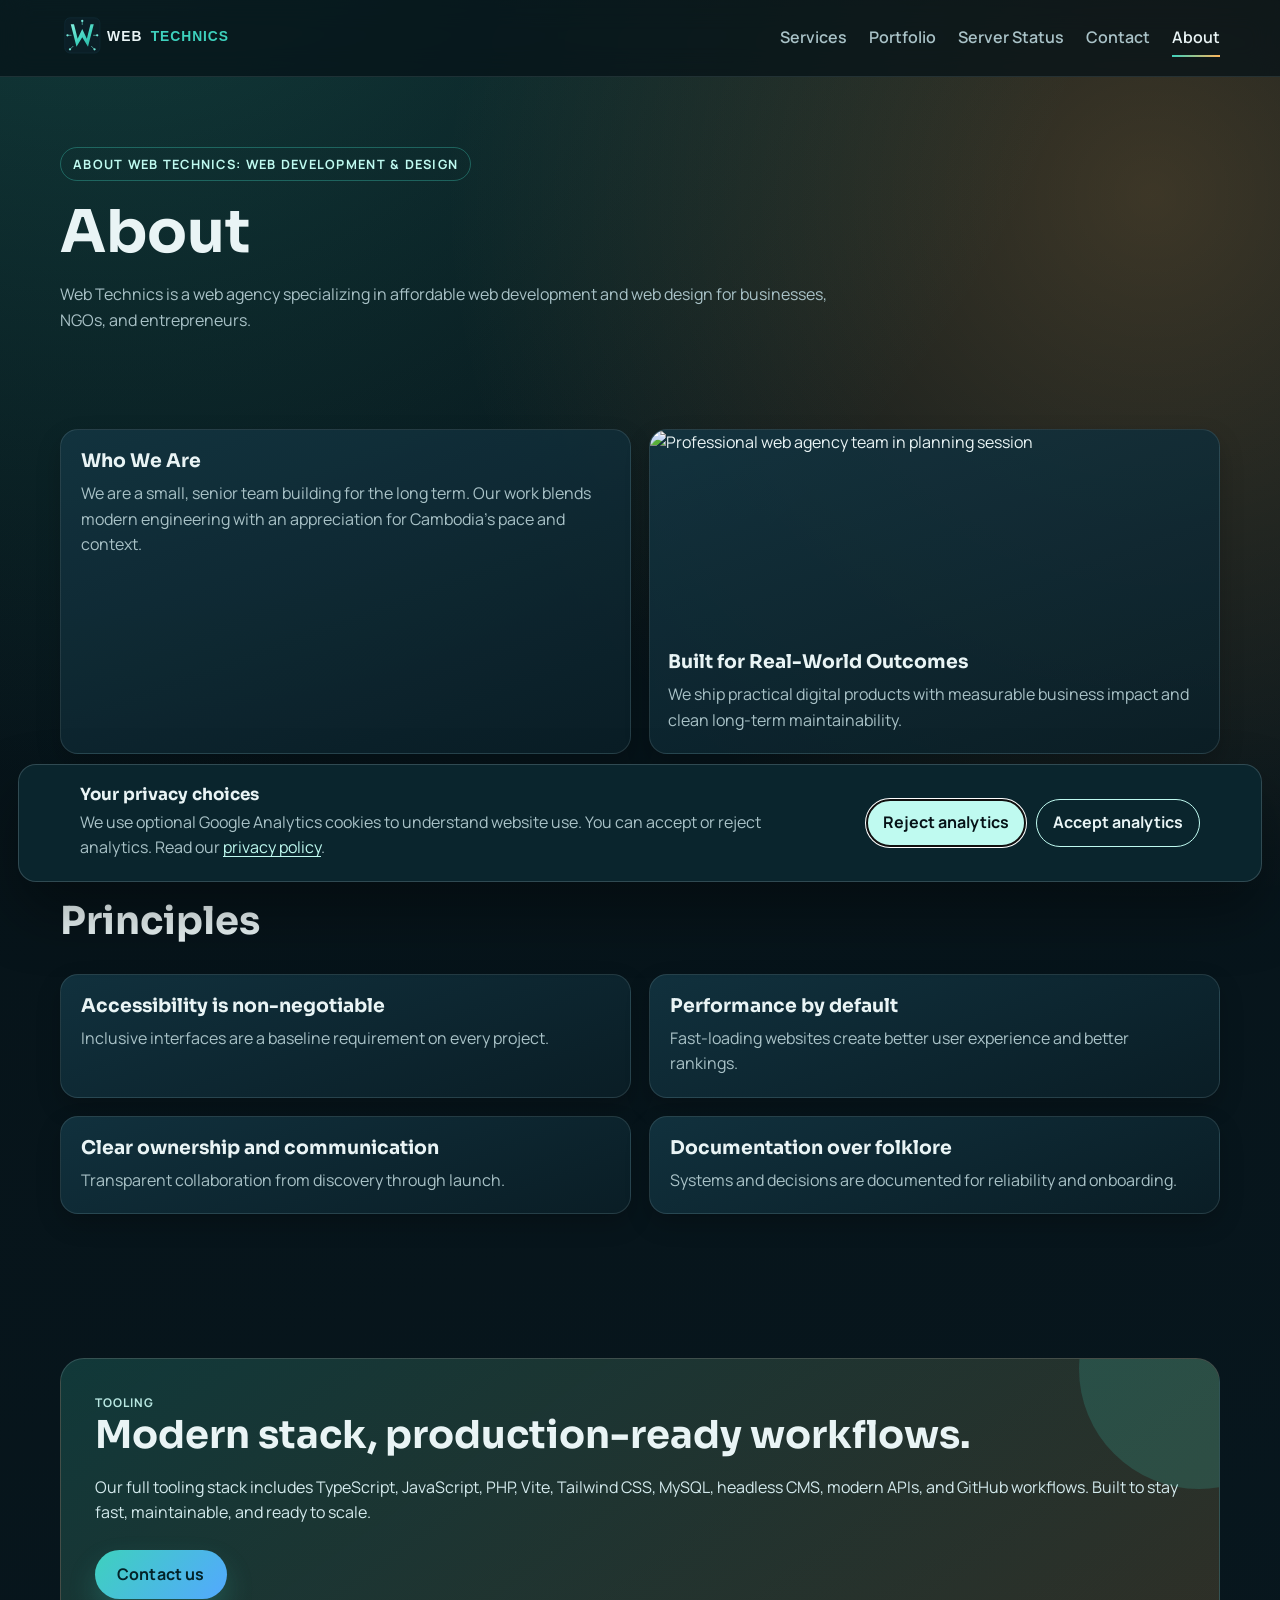
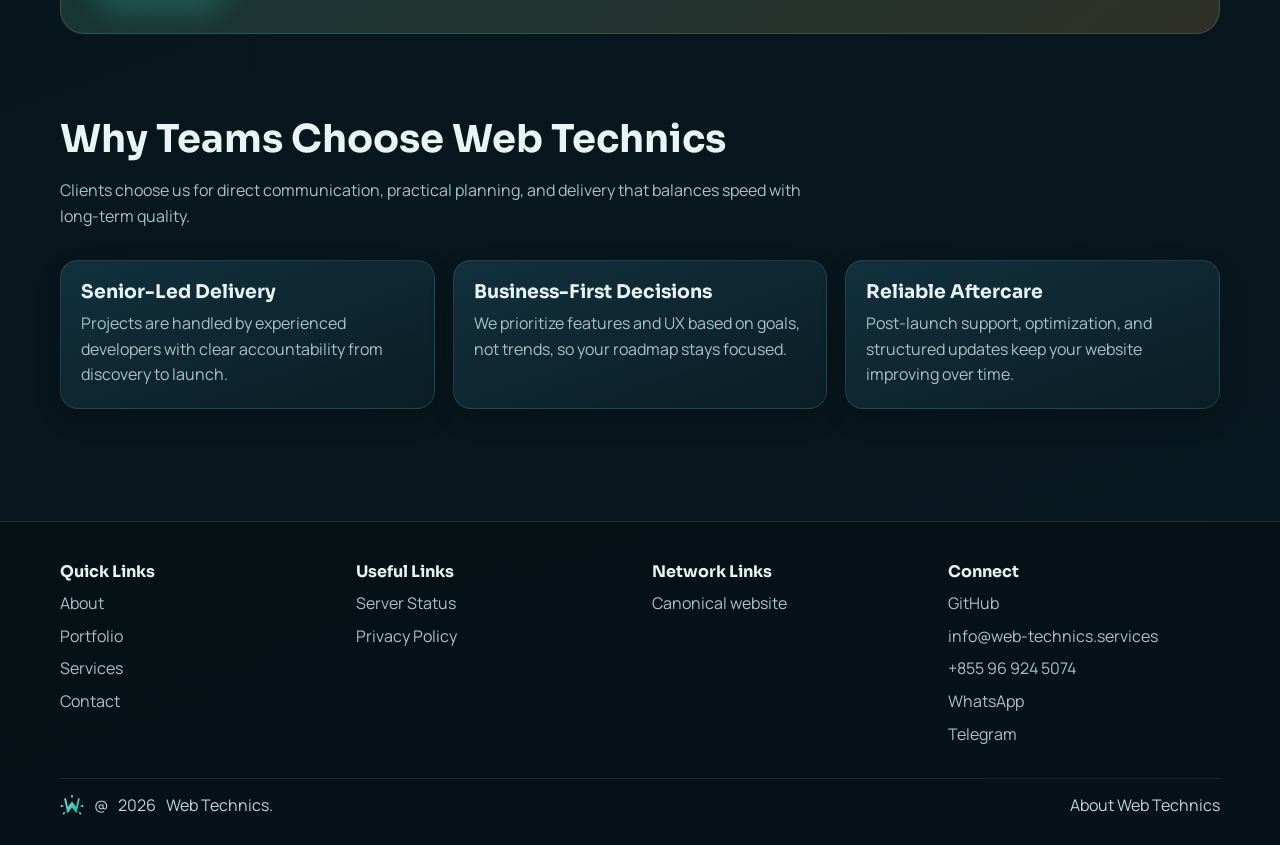
==== commit 32e93241: "Redirect legacy domain and instrument fallback pages Add the deployable Nginx 301 configuration that" ====
--- a/about.html
+++ b/about.html
@@ -3,26 +3,28 @@
 <head>
   <meta charset="UTF-8">
   <meta name="viewport" content="width=device-width, initial-scale=1.0">
-  <title>About Web Technics | Web Agency in Cambodia</title>
-  <meta name="description" content="Learn about Web Technics, our principles, tooling, and approach to high-performance web design and development in Cambodia.">
+  <title>About Our Web Design Agency in Cambodia | Web Technics</title>
+  <meta name="description" content="Meet Web Technics, a UK-registered web agency operating from Cambodia. Learn how we plan, design, build, test, and support fast, accessible websites today.">
   <meta name="keywords" content="about web technics, web agency cambodia, website developers cambodia, web design team">
   <meta name="robots" content="index, follow">
   <link rel="canonical" href="https://web-technics.services/about.html">
   <meta property="og:type" content="website">
   <meta property="og:site_name" content="Web Technics">
-  <meta property="og:title" content="About Web Technics | Web Agency in Cambodia">
-  <meta property="og:description" content="A senior web team focused on modern, maintainable, SEO-ready digital products.">
+  <meta property="og:title" content="About Our Web Design Agency in Cambodia | Web Technics">
+  <meta property="og:description" content="Meet Web Technics, a UK-registered web agency operating from Cambodia. Learn how we plan, design, build, test, and support fast, accessible websites today.">
   <meta property="og:url" content="https://web-technics.services/about.html">
   <meta property="og:image" content="https://web-technics.services/assets/branding/web-technics-social-card.svg">
   <meta property="og:image:alt" content="Web Technics about page social preview card">
   <meta name="twitter:card" content="summary_large_image">
-  <meta name="twitter:title" content="About Web Technics | Web Agency in Cambodia">
-  <meta name="twitter:description" content="See our principles, stack, and approach to high-performance web delivery.">
+  <meta name="twitter:title" content="About Our Web Design Agency in Cambodia | Web Technics">
+  <meta name="twitter:description" content="Meet Web Technics, a UK-registered web agency operating from Cambodia. Learn how we plan, design, build, test, and support fast, accessible websites today.">
   <meta name="twitter:image" content="https://web-technics.services/assets/branding/web-technics-social-card.svg">
   <meta name="twitter:image:alt" content="Web Technics about page social preview card">
   <link rel="preconnect" href="https://fonts.googleapis.com">
   <link rel="preconnect" href="https://fonts.gstatic.com" crossorigin>
-  <link href="https://fonts.googleapis.com/css2?family=Manrope:wght@400;500;600;700;800&family=Sora:wght@500;600;700;800&display=swap" rel="stylesheet">
+  <link rel="preload" as="style" href="https://fonts.googleapis.com/css2?family=Manrope:wght@400;500;600;700;800&family=Sora:wght@500;600;700;800&display=swap">
+  <link href="https://fonts.googleapis.com/css2?family=Manrope:wght@400;500;600;700;800&family=Sora:wght@500;600;700;800&display=swap" rel="stylesheet" media="print" onload="this.media='all'">
+  <noscript><link href="https://fonts.googleapis.com/css2?family=Manrope:wght@400;500;600;700;800&family=Sora:wght@500;600;700;800&display=swap" rel="stylesheet"></noscript>
   <link rel="stylesheet" href="styles.css">
   <link rel="icon" type="image/svg+xml" href="assets/branding/web-technics-icon-favicon.svg">
   <script type="application/ld+json">
@@ -34,12 +36,14 @@
       "description": "About the Web Technics team, principles, and development practices."
     }
   </script>
+  <script src="consent.js" defer></script>
+  <script src="analytics.js" defer></script>
 </head>
 <body>
   <header class="site-header">
     <div class="container header-inner">
       <a class="brand" href="index.html" aria-label="Web Technics home">
-        <img class="brand-logo" src="assets/branding/web-technics-logo-horizontal.svg" alt="Web Technics logo">
+        <img class="brand-logo" src="assets/branding/web-technics-logo-horizontal.svg" alt="Web Technics logo" width="980" height="260" loading="eager" decoding="async" fetchpriority="high">
       </a>
       <button class="menu-toggle" aria-expanded="false" aria-label="Open menu">Menu</button>
       <nav class="nav-links" aria-label="Primary">
@@ -69,7 +73,7 @@
             <p>We are a small, senior team building for the long term. Our work blends modern engineering with an appreciation for Cambodia's pace and context.</p>
           </article>
           <article class="card media-card reveal">
-            <img src="https://images.unsplash.com/photo-1552664730-d307ca884978?w=1200&h=400&fit=crop&q=80" alt="Professional web agency team in planning session">
+            <img src="https://images.unsplash.com/photo-1552664730-d307ca884978?w=1200&h=400&fit=crop&q=80" alt="Professional web agency team in planning session" width="1200" height="400" loading="lazy" decoding="async">
             <div class="media-body">
               <h3>Built for Real-World Outcomes</h3>
               <p>We ship practical digital products with measurable business impact and clean long-term maintainability.</p>
@@ -131,12 +135,13 @@
         <a href="contact.html">Contact</a>
       </div>
       <div class="footer-col">
-        <h3>Usefull Links</h3>
+        <h3>Useful Links</h3>
         <a href="server-status.html">Server Status</a>
+        <a href="privacy.html">Privacy Policy</a>
       </div>
       <div class="footer-col">
         <h3>Network Links</h3>
-        <a href="#">Coming soon</a>
+        <a href="https://web-technics.services/">Canonical website</a>
       </div>
       <div class="footer-col">
         <h3>Connect</h3>
@@ -148,11 +153,11 @@
       </div>
     </div>
     <div class="container footer-bottom">
-      <p class="footer-signature"><img class="footer-logo" src="assets/branding/web-technics-icon-favicon.svg" alt="Web Technics icon">@<span data-year></span> Web-technics services.</p>
+      <p class="footer-signature"><img class="footer-logo" src="assets/branding/web-technics-icon-favicon.svg" alt="Web Technics icon" width="64" height="64" loading="lazy" decoding="async">@<span data-year></span> Web Technics.</p>
       <p>About Web Technics</p>
     </div>
   </footer>
 
-  <script src="app.js"></script>
+  <script src="app.js" defer></script>
 </body>
 </html>
--- a/styles.css
+++ b/styles.css
@@ -922,6 +922,70 @@
   height: 24px;
 }
 
+.cookie-banner {
+  position: fixed;
+  right: 18px;
+  bottom: 18px;
+  left: 18px;
+  z-index: 1000;
+  color: var(--text);
+  background: #0a252d;
+  border: 1px solid rgba(169, 194, 199, 0.24);
+  border-radius: 18px;
+  box-shadow: var(--shadow-lg);
+}
+
+.cookie-banner__content {
+  display: flex;
+  align-items: center;
+  justify-content: space-between;
+  gap: 28px;
+  width: min(100% - 32px, 1120px);
+  margin: 0 auto;
+  padding: 20px 0;
+}
+
+.cookie-banner h2 {
+  margin-bottom: 5px;
+  font-size: 1.05rem;
+}
+
+.cookie-banner p {
+  max-width: 720px;
+  color: var(--muted);
+}
+
+.cookie-banner a,
+.footer-bottom a {
+  color: #bffaf0;
+  text-decoration: underline;
+  text-underline-offset: 3px;
+}
+
+.cookie-banner__actions {
+  display: flex;
+  flex: 0 0 auto;
+  gap: 10px;
+}
+
+.cookie-choice {
+  min-height: 44px;
+  padding: 10px 16px;
+  color: var(--text);
+  background: transparent;
+  border: 1px solid #bffaf0;
+  border-radius: 999px;
+  font: inherit;
+  font-weight: 700;
+  cursor: pointer;
+}
+
+.cookie-choice:hover,
+.cookie-choice:focus-visible {
+  color: #061217;
+  background: #bffaf0;
+}
+
 .reveal {
   opacity: 0;
   transform: translateY(20px);
@@ -1058,6 +1122,16 @@
     align-items: flex-start;
   }
 
+  .cookie-banner__content,
+  .cookie-banner__actions {
+    align-items: stretch;
+    flex-direction: column;
+  }
+
+  .cookie-banner__content {
+    gap: 16px;
+  }
+
   .brand-logo {
     height: 42px;
   }
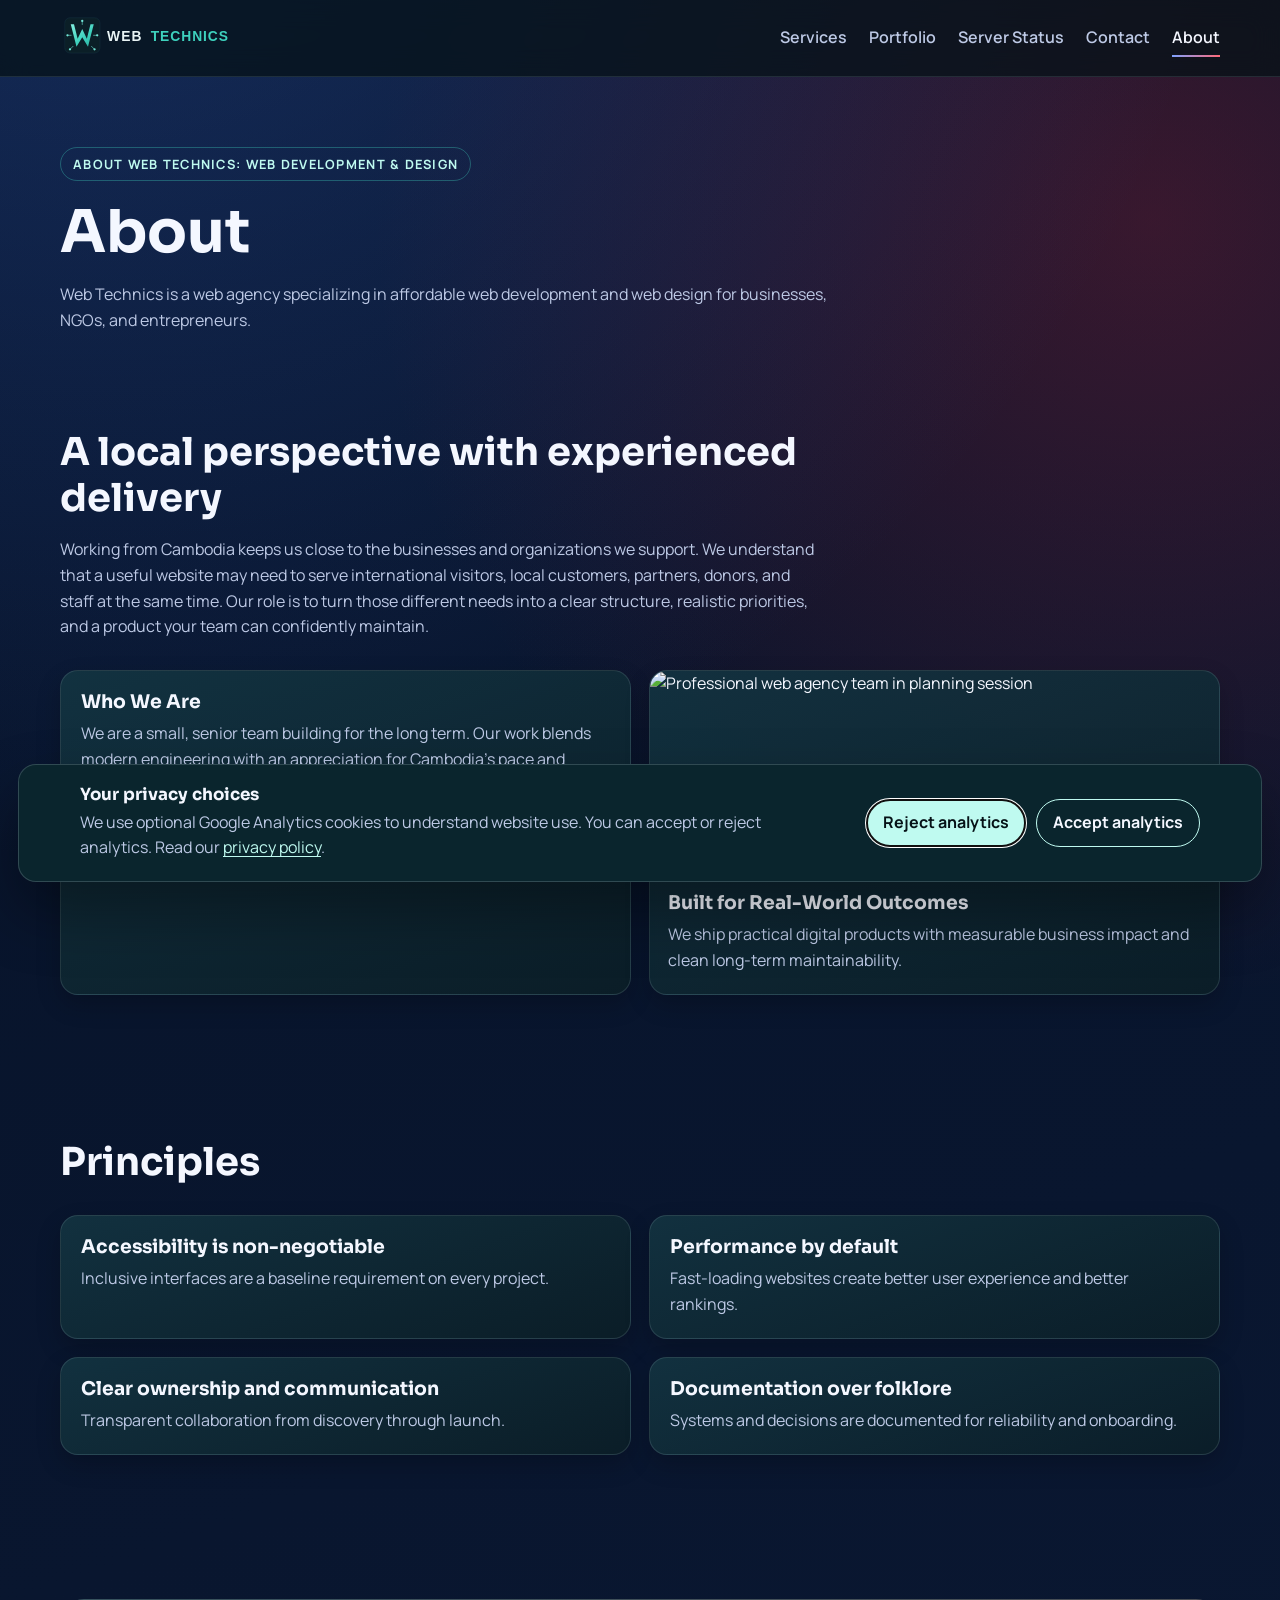
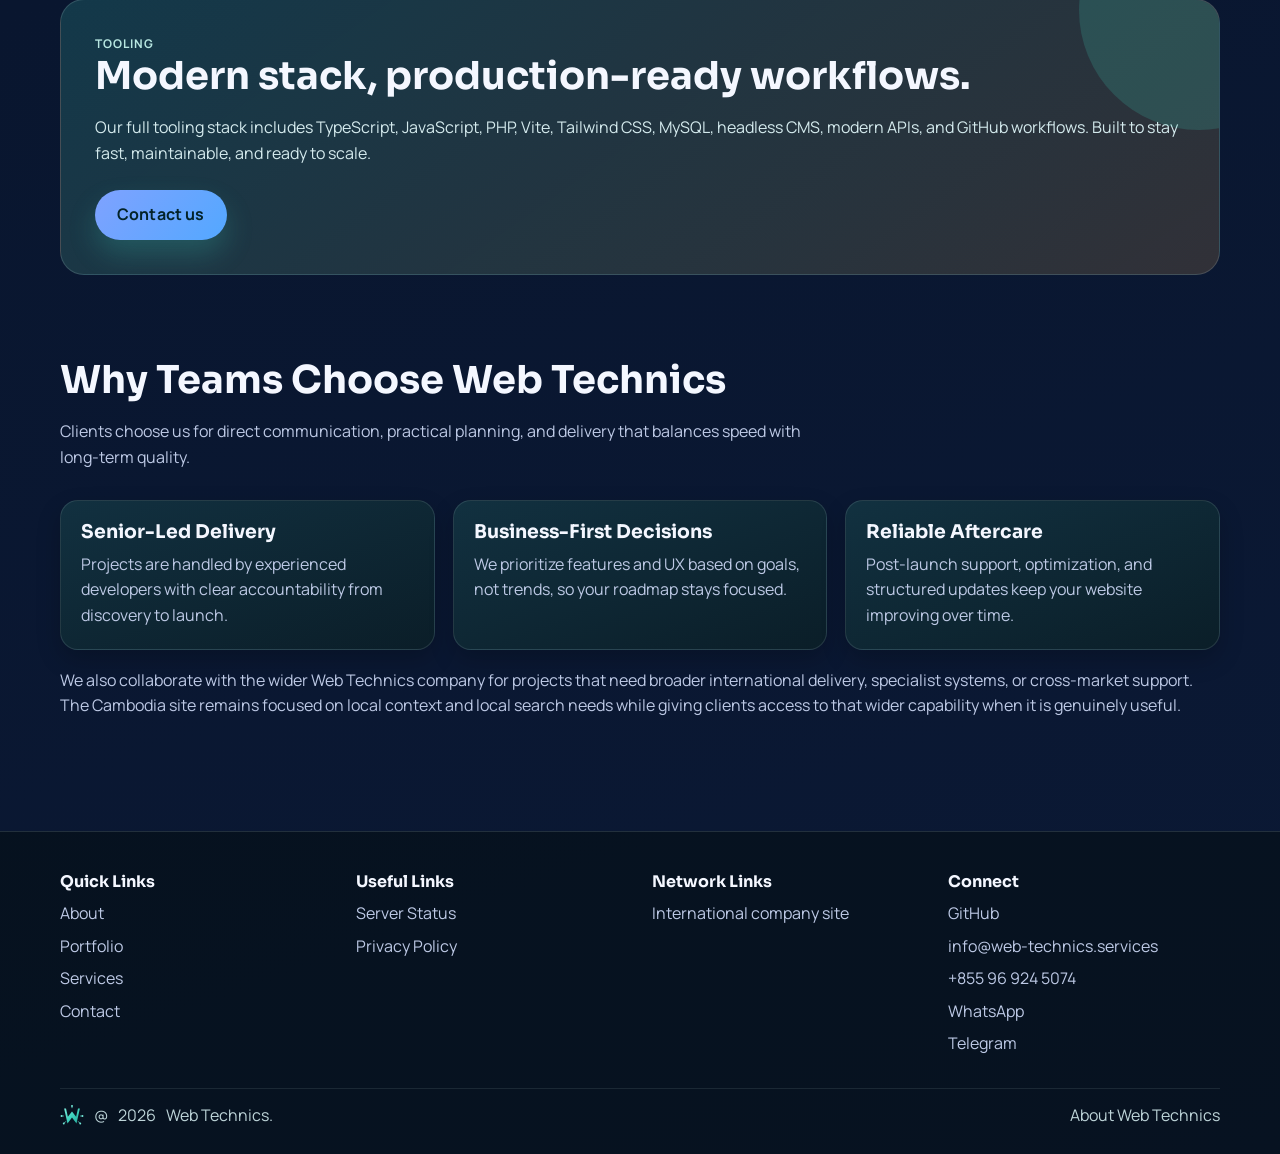
==== commit a3881e84: "Rebuild dot-com for Cambodia market Cancel the blanket domain redirect, self-canonicalize every loca" ====
--- a/about.html
+++ b/about.html
@@ -1,43 +1,62 @@
 <!doctype html>
 <html lang="en">
 <head>
+  <script src="consent.js" defer></script>
+  <script src="analytics.js" defer></script>
   <meta charset="UTF-8">
   <meta name="viewport" content="width=device-width, initial-scale=1.0">
-  <title>About Our Web Design Agency in Cambodia | Web Technics</title>
-  <meta name="description" content="Meet Web Technics, a UK-registered web agency operating from Cambodia. Learn how we plan, design, build, test, and support fast, accessible websites today.">
-  <meta name="keywords" content="about web technics, web agency cambodia, website developers cambodia, web design team">
-  <meta name="robots" content="index, follow">
-  <link rel="canonical" href="https://web-technics.services/about.html">
+  <title>Cambodia Web Agency Team | Local Knowledge, Senior Skills</title>
+  <meta name="description" content="Meet a Cambodia web agency team combining local context, direct communication, and senior design and development experience for durable, useful digital work.">
+  <meta name="robots" content="index, follow, max-image-preview:large, max-snippet:-1, max-video-preview:-1">
+  <link rel="canonical" href="https://web-technics.com/about.html">
   <meta property="og:type" content="website">
-  <meta property="og:site_name" content="Web Technics">
-  <meta property="og:title" content="About Our Web Design Agency in Cambodia | Web Technics">
-  <meta property="og:description" content="Meet Web Technics, a UK-registered web agency operating from Cambodia. Learn how we plan, design, build, test, and support fast, accessible websites today.">
-  <meta property="og:url" content="https://web-technics.services/about.html">
-  <meta property="og:image" content="https://web-technics.services/assets/branding/web-technics-social-card.svg">
-  <meta property="og:image:alt" content="Web Technics about page social preview card">
+  <meta property="og:site_name" content="Web Technics Cambodia">
+  <meta property="og:locale" content="en">
+  <meta property="og:title" content="Cambodia Web Agency Team | Local Knowledge, Senior Skills">
+  <meta property="og:description" content="Meet a Cambodia web agency team combining local context, direct communication, and senior design and development experience for durable, useful digital work.">
+  <meta property="og:url" content="https://web-technics.com/about.html">
+  <meta property="og:image" content="https://web-technics.com/assets/branding/web-technics-social-card.svg">
+  <meta property="og:image:alt" content="Web Technics Cambodia web design and digital services">
   <meta name="twitter:card" content="summary_large_image">
-  <meta name="twitter:title" content="About Our Web Design Agency in Cambodia | Web Technics">
-  <meta name="twitter:description" content="Meet Web Technics, a UK-registered web agency operating from Cambodia. Learn how we plan, design, build, test, and support fast, accessible websites today.">
-  <meta name="twitter:image" content="https://web-technics.services/assets/branding/web-technics-social-card.svg">
-  <meta name="twitter:image:alt" content="Web Technics about page social preview card">
+  <meta name="twitter:title" content="Cambodia Web Agency Team | Local Knowledge, Senior Skills">
+  <meta name="twitter:description" content="Meet a Cambodia web agency team combining local context, direct communication, and senior design and development experience for durable, useful digital work.">
+  <meta name="twitter:image" content="https://web-technics.com/assets/branding/web-technics-social-card.svg">
+  <meta name="twitter:image:alt" content="Web Technics Cambodia web design and digital services">
   <link rel="preconnect" href="https://fonts.googleapis.com">
   <link rel="preconnect" href="https://fonts.gstatic.com" crossorigin>
   <link rel="preload" as="style" href="https://fonts.googleapis.com/css2?family=Manrope:wght@400;500;600;700;800&family=Sora:wght@500;600;700;800&display=swap">
-  <link href="https://fonts.googleapis.com/css2?family=Manrope:wght@400;500;600;700;800&family=Sora:wght@500;600;700;800&display=swap" rel="stylesheet" media="print" onload="this.media='all'">
-  <noscript><link href="https://fonts.googleapis.com/css2?family=Manrope:wght@400;500;600;700;800&family=Sora:wght@500;600;700;800&display=swap" rel="stylesheet"></noscript>
+  <link rel="stylesheet" href="https://fonts.googleapis.com/css2?family=Manrope:wght@400;500;600;700;800&family=Sora:wght@500;600;700;800&display=swap" media="print" onload="this.media='all'">
+  <noscript><link rel="stylesheet" href="https://fonts.googleapis.com/css2?family=Manrope:wght@400;500;600;700;800&family=Sora:wght@500;600;700;800&display=swap"></noscript>
   <link rel="stylesheet" href="styles.css">
   <link rel="icon" type="image/svg+xml" href="assets/branding/web-technics-icon-favicon.svg">
   <script type="application/ld+json">
     {
       "@context": "https://schema.org",
+      "@type": "BreadcrumbList",
+      "itemListElement": [
+        {
+          "@type": "ListItem",
+          "position": 1,
+          "name": "Home",
+          "item": "https://web-technics.com/"
+        },
+        {
+          "@type": "ListItem",
+          "position": 2,
+          "name": "Our team"
+        }
+      ]
+    }
+  </script>
+  <script type="application/ld+json">
+    {
+      "@context": "https://schema.org",
       "@type": "AboutPage",
       "name": "About Web Technics",
-      "url": "https://web-technics.services/about.html",
+      "url": "https://web-technics.com/about.html",
       "description": "About the Web Technics team, principles, and development practices."
     }
   </script>
-  <script src="consent.js" defer></script>
-  <script src="analytics.js" defer></script>
 </head>
 <body>
   <header class="site-header">
@@ -67,6 +86,10 @@
 
     <section class="section">
       <div class="container">
+        <div class="section-head reveal">
+          <h2>A local perspective with experienced delivery</h2>
+          <p>Working from Cambodia keeps us close to the businesses and organizations we support. We understand that a useful website may need to serve international visitors, local customers, partners, donors, and staff at the same time. Our role is to turn those different needs into a clear structure, realistic priorities, and a product your team can confidently maintain.</p>
+        </div>
         <div class="grid cols-2">
           <article class="card reveal">
             <h3>Who We Are</h3>
@@ -121,6 +144,7 @@
           <article class="card"><h3>Business-First Decisions</h3><p>We prioritize features and UX based on goals, not trends, so your roadmap stays focused.</p></article>
           <article class="card"><h3>Reliable Aftercare</h3><p>Post-launch support, optimization, and structured updates keep your website improving over time.</p></article>
         </div>
+        <p style="margin-top:18px; color:var(--muted);">We also collaborate with the wider Web Technics company for projects that need broader international delivery, specialist systems, or cross-market support. The Cambodia site remains focused on local context and local search needs while giving clients access to that wider capability when it is genuinely useful.</p>
       </div>
     </section>
   </main>
@@ -141,7 +165,7 @@
       </div>
       <div class="footer-col">
         <h3>Network Links</h3>
-        <a href="https://web-technics.services/">Canonical website</a>
+        <a href="https://web-technics.services/">International company site</a>
       </div>
       <div class="footer-col">
         <h3>Connect</h3>
--- a/styles.css
+++ b/styles.css
@@ -1,14 +1,14 @@
 :root {
-  --bg: #061217;
-  --bg-soft: #0b1f27;
-  --card: #0f2731;
-  --card-2: #133542;
-  --text: #e9f4f5;
-  --muted: #a9c2c7;
-  --line: #1e4657;
-  --brand: #3ed1bd;
-  --brand-2: #ffb55a;
-  --danger: #f06f62;
+  --bg: #071329;
+  --bg-soft: #0c1c3a;
+  --card: #10264b;
+  --card-2: #173463;
+  --text: #f4f7ff;
+  --muted: #bdc9e5;
+  --line: #31548e;
+  --brand: #7fa2ff;
+  --brand-2: #ff6978;
+  --danger: #ff6978;
   --radius: 18px;
   --shadow-lg: 0 30px 60px rgba(0, 0, 0, 0.35);
   --container: min(1160px, 92vw);
@@ -27,9 +27,9 @@
   font-family: "Manrope", "Segoe UI", sans-serif;
   color: var(--text);
   background:
-    radial-gradient(circle at 8% -10%, rgba(62, 209, 189, 0.25), transparent 35%),
-    radial-gradient(circle at 90% 8%, rgba(255, 181, 90, 0.22), transparent 28%),
-    linear-gradient(160deg, var(--bg) 0%, #081820 100%);
+    radial-gradient(circle at 8% -10%, rgba(55, 104, 210, 0.34), transparent 35%),
+    radial-gradient(circle at 90% 8%, rgba(196, 35, 55, 0.26), transparent 28%),
+    linear-gradient(160deg, var(--bg) 0%, #0b1935 100%);
   line-height: 1.6;
 }
 
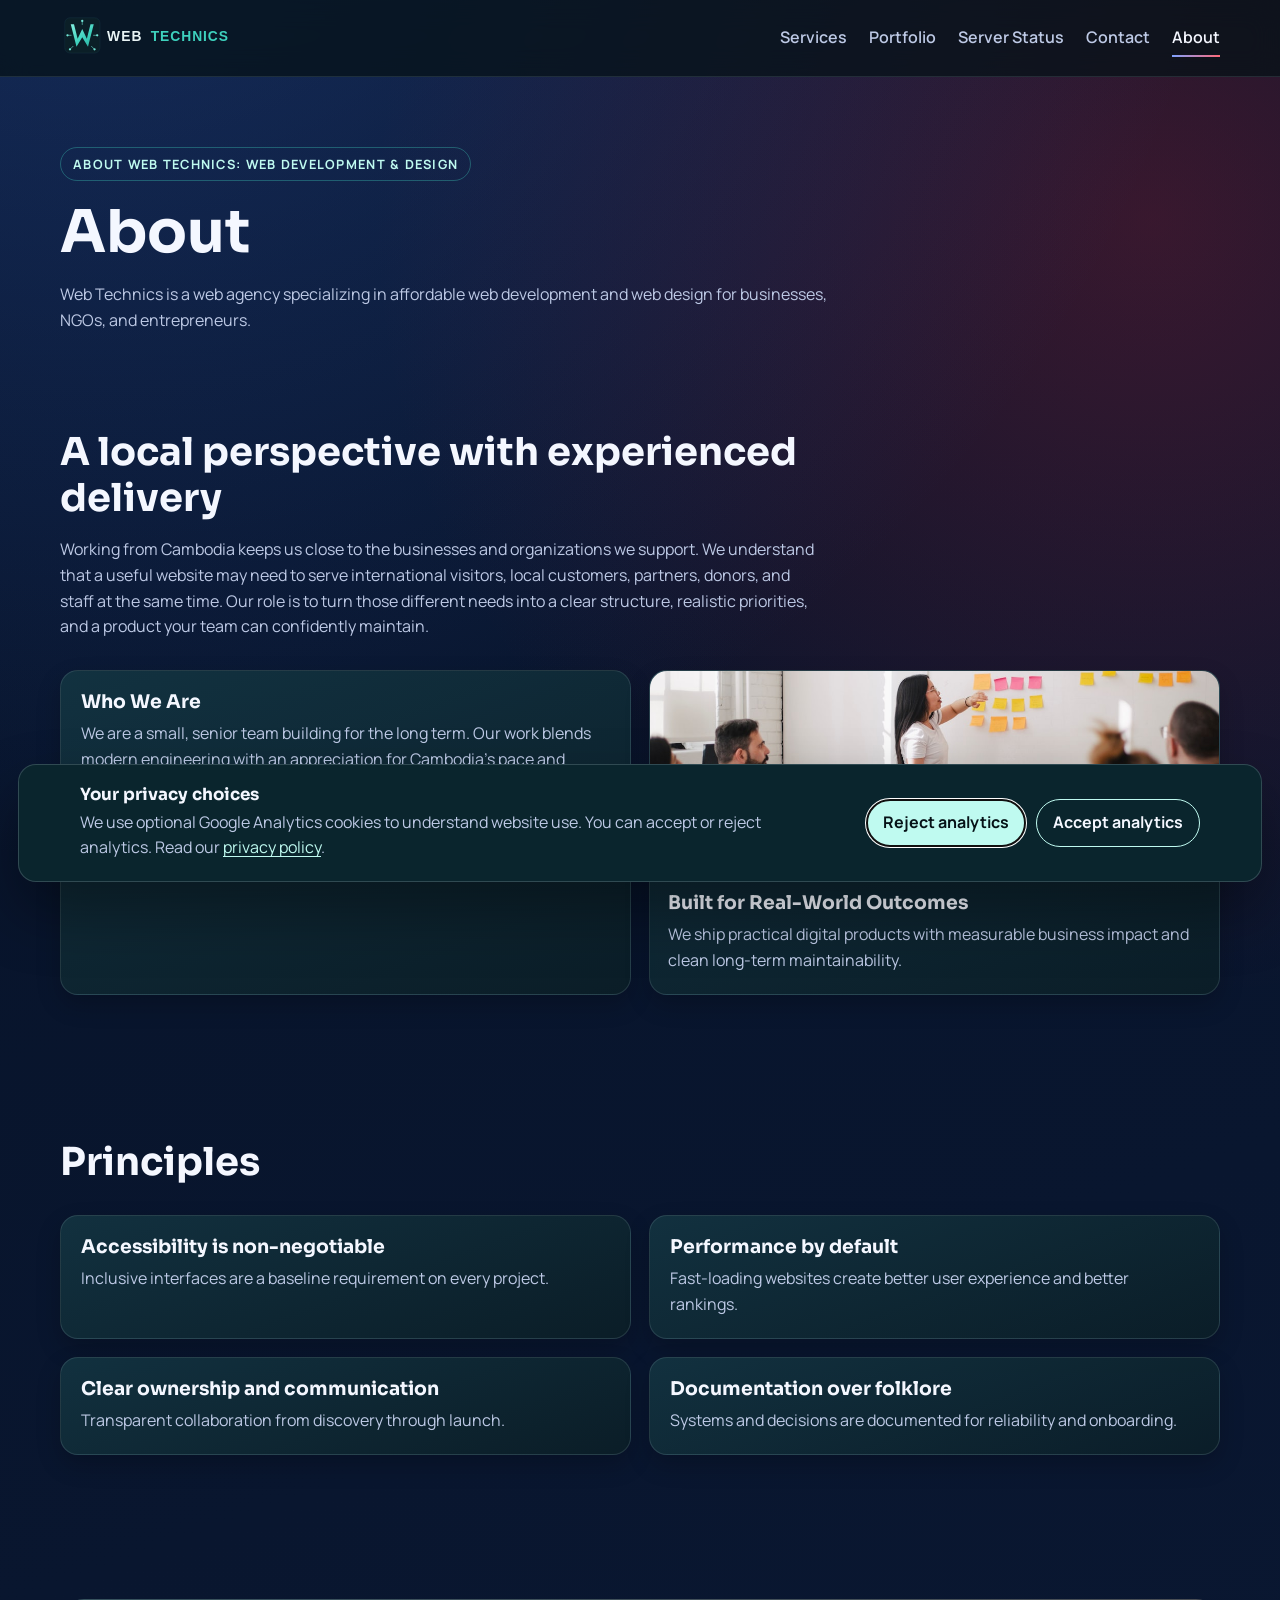
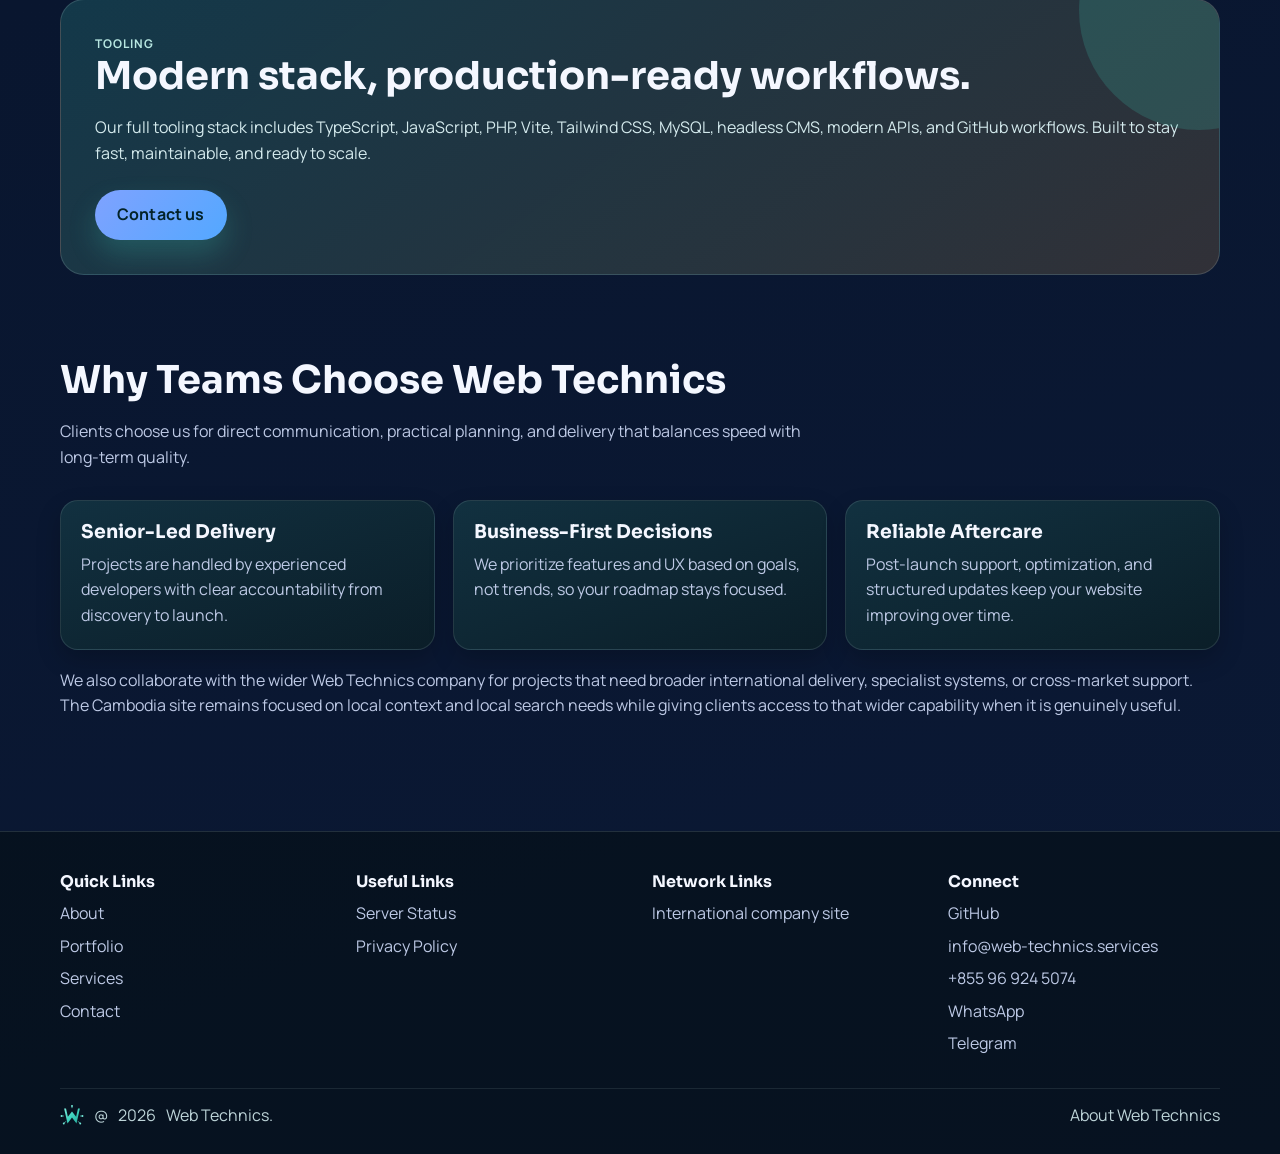
==== commit 24fba200: "Self-host every image and replace stock photos with real client screenshots All 19 images were hotli" ====
--- a/about.html
+++ b/about.html
@@ -96,7 +96,7 @@
             <p>We are a small, senior team building for the long term. Our work blends modern engineering with an appreciation for Cambodia's pace and context.</p>
           </article>
           <article class="card media-card reveal">
-            <img src="https://images.unsplash.com/photo-1552664730-d307ca884978?w=1200&h=400&fit=crop&q=80" alt="Professional web agency team in planning session" width="1200" height="400" loading="lazy" decoding="async">
+            <img src="assets/media/1552664730-bad6d8eb.jpg" alt="Professional web agency team in planning session" width="1200" height="400" loading="lazy" decoding="async">
             <div class="media-body">
               <h3>Built for Real-World Outcomes</h3>
               <p>We ship practical digital products with measurable business impact and clean long-term maintainability.</p>
